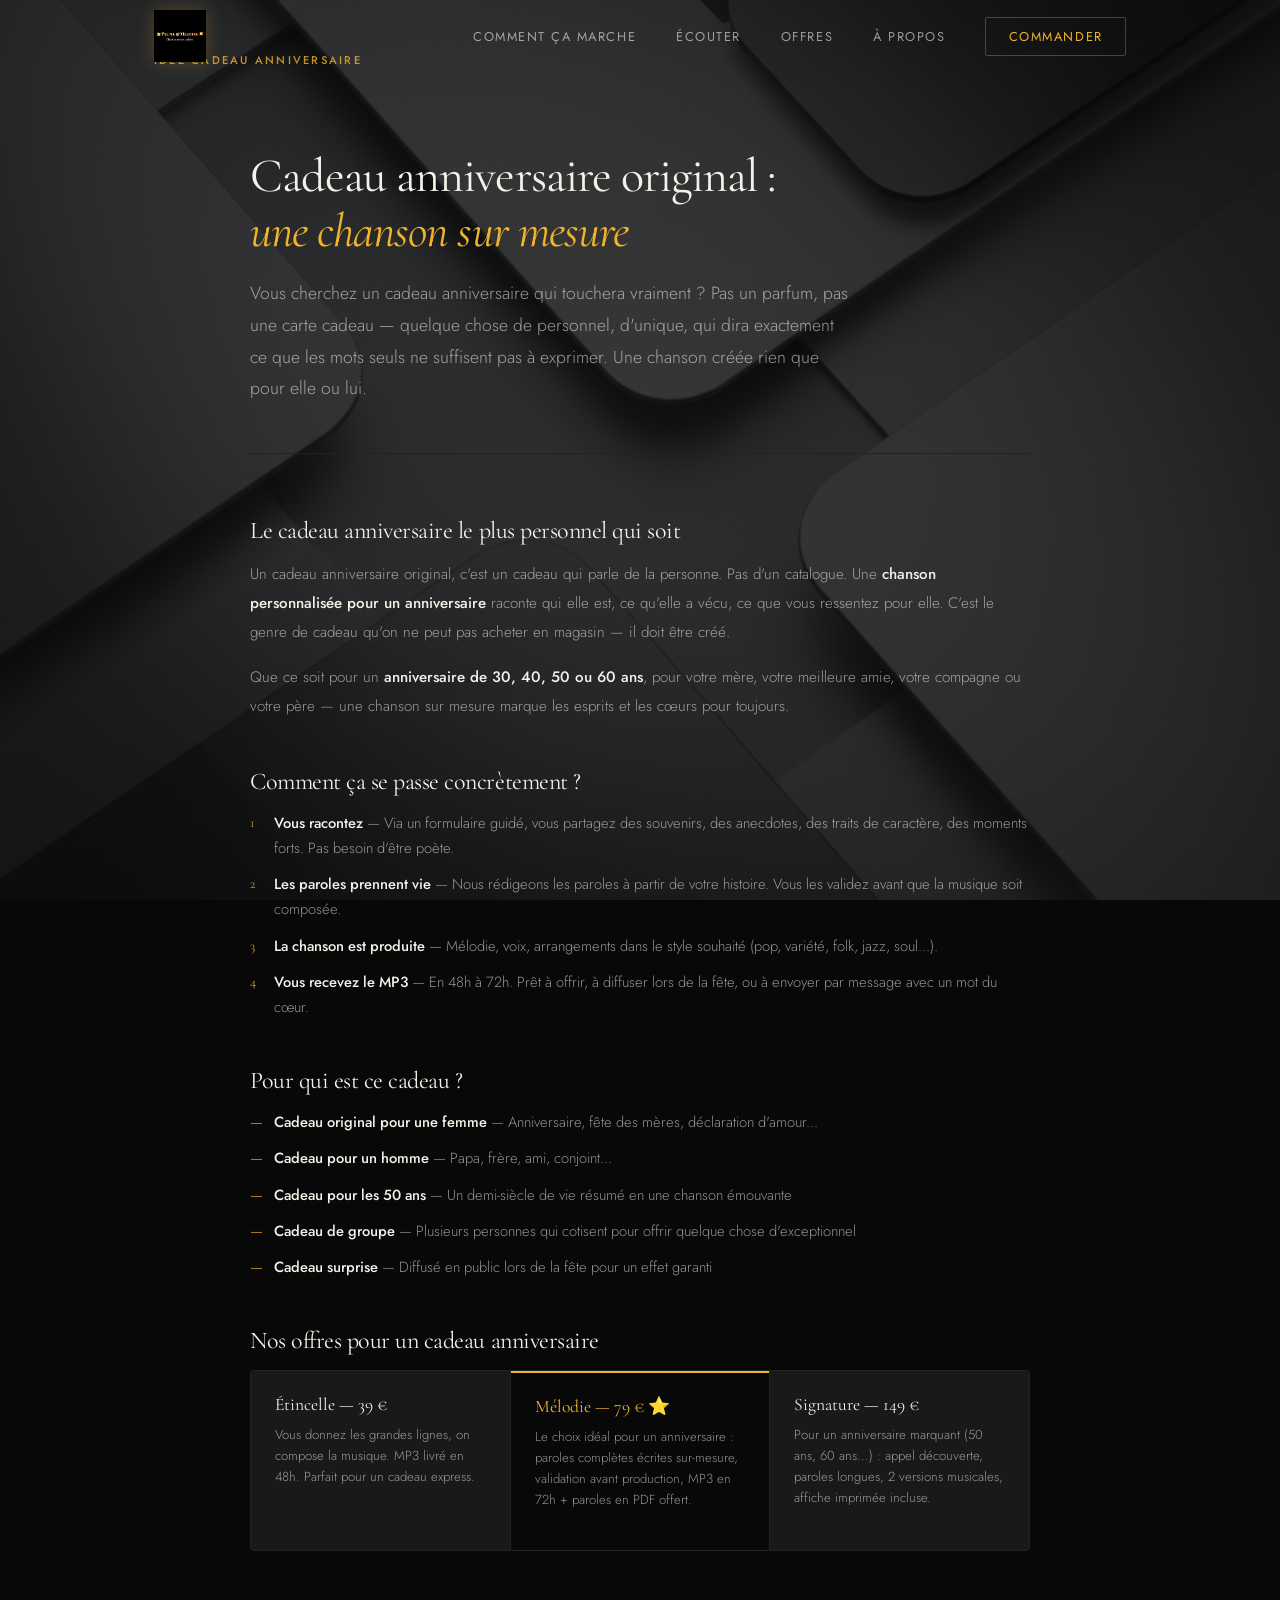
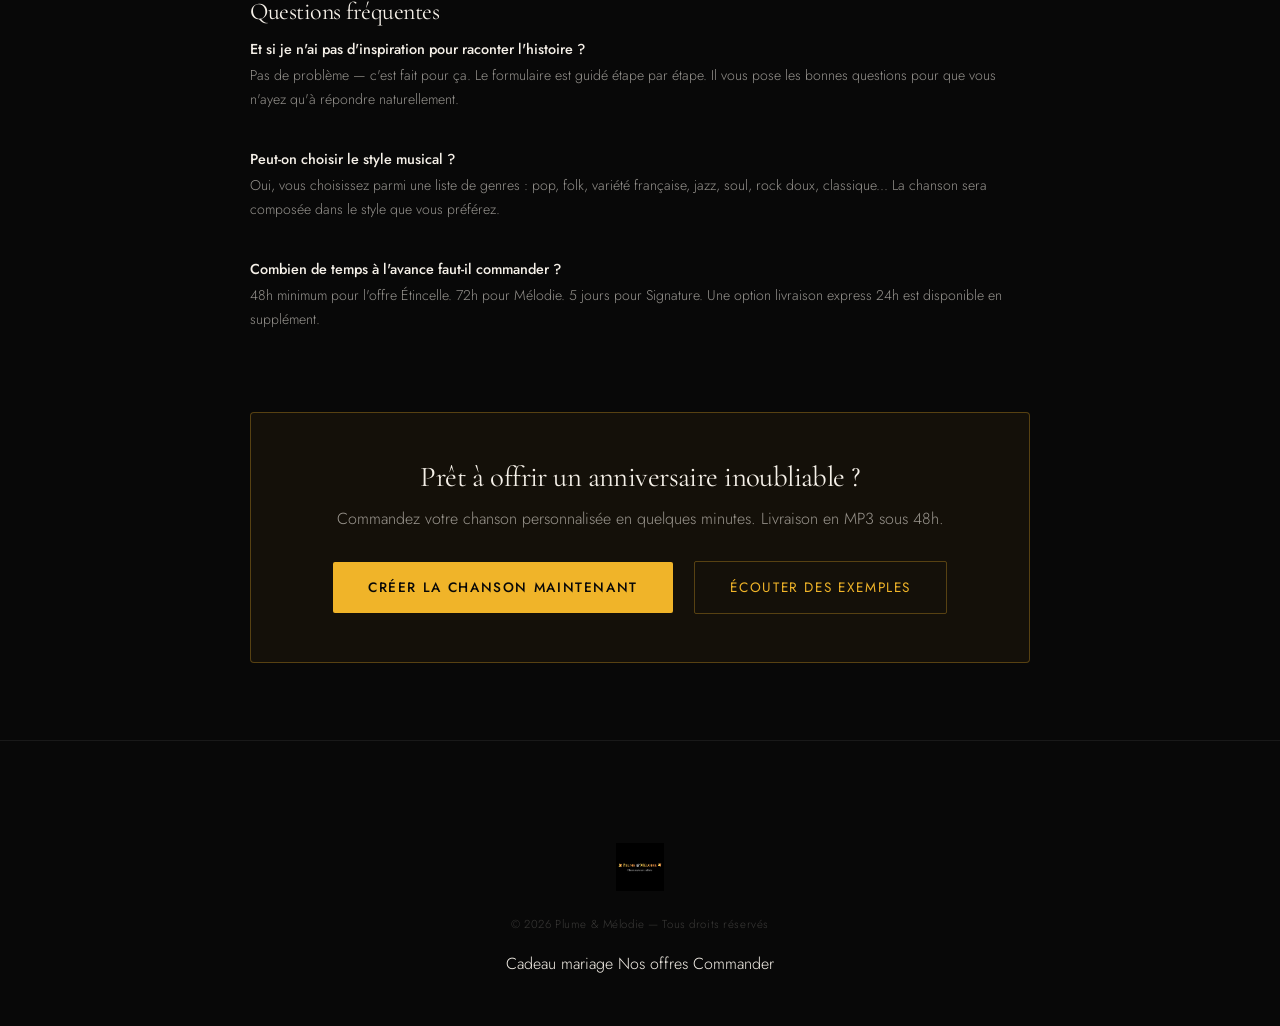
==== cadeau-anniversaire.html @ 66b1fe53 "SEO : pages cadeau mariage et anniversaire + optimisation title" ====
<!DOCTYPE html>
<html lang="fr">
<head>
  <meta charset="UTF-8" />
  <meta name="viewport" content="width=device-width, initial-scale=1.0" />
  <title>Cadeau anniversaire original : une chanson sur mesure | Plume & Mélodie</title>
  <meta name="description" content="Cherchez-vous un cadeau anniversaire vraiment original ? Offrez une chanson personnalisée créée sur-mesure. Idéal pour 30, 40, 50 ans ou plus. À partir de 39 €, livraison en 48h." />
  <link rel="canonical" href="https://plumeetmelodie.fr/cadeau-anniversaire.html" />

  <meta property="og:type" content="article" />
  <meta property="og:url" content="https://plumeetmelodie.fr/cadeau-anniversaire.html" />
  <meta property="og:title" content="Cadeau anniversaire original : une chanson sur mesure" />
  <meta property="og:description" content="Offrez une chanson unique créée sur-mesure pour l'anniversaire d'une personne qui compte. À partir de 39 €." />
  <meta property="og:image" content="https://plumeetmelodie.fr/logo.png" />

  <script type="application/ld+json">
  {
    "@context": "https://schema.org",
    "@type": "Article",
    "headline": "Cadeau anniversaire original : une chanson sur mesure",
    "description": "Découvrez pourquoi une chanson personnalisée est le cadeau anniversaire le plus original et émouvant.",
    "author": { "@type": "Person", "name": "Bruno Latrilhe" },
    "publisher": { "@type": "Organization", "name": "Plume & Mélodie", "url": "https://plumeetmelodie.fr" },
    "mainEntityOfPage": "https://plumeetmelodie.fr/cadeau-anniversaire.html"
  }
  </script>

  <link rel="preconnect" href="https://fonts.googleapis.com" />
  <link rel="preconnect" href="https://fonts.gstatic.com" crossorigin />
  <link href="https://fonts.googleapis.com/css2?family=Cormorant+Garamond:ital,wght@0,300;0,400;0,600;1,300;1,400;1,600&family=Jost:wght@300;400;500&display=swap" rel="stylesheet" />
  <link rel="stylesheet" href="style.css" />
</head>
<body>

  <nav id="navbar">
    <div class="nav-inner">
      <a href="index.html" class="nav-logo">
        <img src="logo.png" alt="Plume & Mélodie — chansons personnalisées" />
      </a>
      <ul class="nav-links">
        <li><a href="index.html#concept">Comment ça marche</a></li>
        <li><a href="index.html#ecouter">Écouter</a></li>
        <li><a href="index.html#offres">Offres</a></li>
        <li><a href="index.html#apropos">À propos</a></li>
        <li><a href="index.html#commander" class="nav-cta">Commander</a></li>
      </ul>
    </div>
  </nav>

  <main class="seo-page">
    <div class="container">

      <article class="seo-article">

        <header class="seo-header">
          <div class="section-tag">Idée cadeau anniversaire</div>
          <h1>Cadeau anniversaire original :<br><em>une chanson sur mesure</em></h1>
          <p class="seo-intro">Vous cherchez un cadeau anniversaire qui touchera vraiment ? Pas un parfum, pas une carte cadeau — quelque chose de personnel, d'unique, qui dira exactement ce que les mots seuls ne suffisent pas à exprimer. Une chanson créée rien que pour elle ou lui.</p>
        </header>

        <section class="seo-section">
          <h2>Le cadeau anniversaire le plus personnel qui soit</h2>
          <p>Un cadeau anniversaire original, c'est un cadeau qui parle de la personne. Pas d'un catalogue. Une <strong>chanson personnalisée pour un anniversaire</strong> raconte qui elle est, ce qu'elle a vécu, ce que vous ressentez pour elle. C'est le genre de cadeau qu'on ne peut pas acheter en magasin — il doit être créé.</p>
          <p>Que ce soit pour un <strong>anniversaire de 30, 40, 50 ou 60 ans</strong>, pour votre mère, votre meilleure amie, votre compagne ou votre père — une chanson sur mesure marque les esprits et les cœurs pour toujours.</p>
        </section>

        <section class="seo-section">
          <h2>Comment ça se passe concrètement ?</h2>
          <ol class="seo-list">
            <li><strong>Vous racontez</strong> — Via un formulaire guidé, vous partagez des souvenirs, des anecdotes, des traits de caractère, des moments forts. Pas besoin d'être poète.</li>
            <li><strong>Les paroles prennent vie</strong> — Nous rédigeons les paroles à partir de votre histoire. Vous les validez avant que la musique soit composée.</li>
            <li><strong>La chanson est produite</strong> — Mélodie, voix, arrangements dans le style souhaité (pop, variété, folk, jazz, soul...).</li>
            <li><strong>Vous recevez le MP3</strong> — En 48h à 72h. Prêt à offrir, à diffuser lors de la fête, ou à envoyer par message avec un mot du cœur.</li>
          </ol>
        </section>

        <section class="seo-section">
          <h2>Pour qui est ce cadeau ?</h2>
          <ul class="seo-list">
            <li><strong>Cadeau original pour une femme</strong> — Anniversaire, fête des mères, déclaration d'amour...</li>
            <li><strong>Cadeau pour un homme</strong> — Papa, frère, ami, conjoint...</li>
            <li><strong>Cadeau pour les 50 ans</strong> — Un demi-siècle de vie résumé en une chanson émouvante</li>
            <li><strong>Cadeau de groupe</strong> — Plusieurs personnes qui cotisent pour offrir quelque chose d'exceptionnel</li>
            <li><strong>Cadeau surprise</strong> — Diffusé en public lors de la fête pour un effet garanti</li>
          </ul>
        </section>

        <section class="seo-section">
          <h2>Nos offres pour un cadeau anniversaire</h2>
          <div class="seo-offres">
            <div class="seo-offre">
              <h3>Étincelle — 39 €</h3>
              <p>Vous donnez les grandes lignes, on compose la musique. MP3 livré en 48h. Parfait pour un cadeau express.</p>
            </div>
            <div class="seo-offre featured">
              <h3>Mélodie — 79 € ⭐</h3>
              <p>Le choix idéal pour un anniversaire : paroles complètes écrites sur-mesure, validation avant production, MP3 en 72h + paroles en PDF offert.</p>
            </div>
            <div class="seo-offre">
              <h3>Signature — 149 €</h3>
              <p>Pour un anniversaire marquant (50 ans, 60 ans...) : appel découverte, paroles longues, 2 versions musicales, affiche imprimée incluse.</p>
            </div>
          </div>
        </section>

        <section class="seo-section">
          <h2>Questions fréquentes</h2>
          <div class="seo-faq">
            <div class="seo-faq-item">
              <h3>Et si je n'ai pas d'inspiration pour raconter l'histoire ?</h3>
              <p>Pas de problème — c'est fait pour ça. Le formulaire est guidé étape par étape. Il vous pose les bonnes questions pour que vous n'ayez qu'à répondre naturellement.</p>
            </div>
            <div class="seo-faq-item">
              <h3>Peut-on choisir le style musical ?</h3>
              <p>Oui, vous choisissez parmi une liste de genres : pop, folk, variété française, jazz, soul, rock doux, classique... La chanson sera composée dans le style que vous préférez.</p>
            </div>
            <div class="seo-faq-item">
              <h3>Combien de temps à l'avance faut-il commander ?</h3>
              <p>48h minimum pour l'offre Étincelle. 72h pour Mélodie. 5 jours pour Signature. Une option livraison express 24h est disponible en supplément.</p>
            </div>
          </div>
        </section>

        <div class="seo-cta-block">
          <h2>Prêt à offrir un anniversaire inoubliable ?</h2>
          <p>Commandez votre chanson personnalisée en quelques minutes. Livraison en MP3 sous 48h.</p>
          <a href="index.html#commander" class="btn-gold">Créer la chanson maintenant</a>
          <a href="index.html#ecouter" class="btn-outline">Écouter des exemples</a>
        </div>

      </article>
    </div>
  </main>

  <footer class="footer">
    <div class="container">
      <div class="footer-inner">
        <a href="index.html" class="footer-brand">
          <img src="logo.png" alt="Plume & Mélodie" class="footer-logo" />
        </a>
        <p class="footer-copy">© 2026 Plume & Mélodie — Tous droits réservés</p>
        <nav class="footer-links">
          <a href="cadeau-mariage.html">Cadeau mariage</a>
          <a href="index.html#offres">Nos offres</a>
          <a href="index.html#commander">Commander</a>
        </nav>
      </div>
    </div>
  </footer>

  <script src="script.js"></script>
</body>
</html>
---- style.css ----
/* ════════════════════════════════════════════════════════
   PLUME & MÉLODIE — Styles
   Aesthetic: Luxury Noir Artisanal
   Fonts: Cormorant Garamond + Jost
   ════════════════════════════════════════════════════════ */

/* ── Variables ─────────────────────────────────────────── */
:root {
  --gold:           #F0B429;
  --gold-light:     #F5C84A;
  --gold-dim:       rgba(240, 180, 41, 0.15);
  --gold-border:    rgba(240, 180, 41, 0.3);
  --black:          #080808;
  --surface:        #111111;
  --surface-2:      #191919;
  --surface-3:      #222222;
  --white:          #F5F0E8;
  --white-muted:    rgba(245, 240, 232, 0.6);
  --white-subtle:   rgba(245, 240, 232, 0.12);

  --serif:  'Cormorant Garamond', Georgia, 'Times New Roman', serif;
  --sans:   'Jost', system-ui, sans-serif;

  --radius:     2px;
  --ease:       cubic-bezier(0.4, 0, 0.2, 1);
  --ease-out:   cubic-bezier(0, 0, 0.2, 1);

  --nav-h: 72px;
  --max-w: 1100px;
}

/* ── Reset ─────────────────────────────────────────────── */
*, *::before, *::after { box-sizing: border-box; margin: 0; padding: 0; }
html { scroll-behavior: smooth; font-size: 16px; }
body {
  background: var(--black);
  color: var(--white);
  font-family: var(--sans);
  font-weight: 300;
  line-height: 1.7;
  -webkit-font-smoothing: antialiased;
  overflow-x: hidden;
}

/* ── Background image pleine page (fixe) ───────────────── */
body::before {
  content: '';
  position: fixed;
  inset: 0;
  z-index: -2;
  background: url('background.png') center / cover no-repeat;
}
body::after {
  content: '';
  position: fixed;
  inset: 0;
  z-index: -1;
  background: rgba(8, 8, 8, 0.78);
}
img { display: block; max-width: 100%; }
a { color: inherit; text-decoration: none; }
button { cursor: pointer; font-family: var(--sans); border: none; background: none; }
ul { list-style: none; }
textarea, input, select {
  font-family: var(--sans);
  font-size: 0.95rem;
  font-weight: 300;
}

/* ── Typography ────────────────────────────────────────── */
h1, h2, h3, h4 {
  font-family: var(--serif);
  font-weight: 400;
  line-height: 1.1;
  color: var(--white);
}
h1 {
  font-size: clamp(3.2rem, 8vw, 7rem);
  letter-spacing: -0.02em;
}
h1 em {
  font-style: italic;
  color: var(--gold);
}
h2 {
  font-size: clamp(2.4rem, 5vw, 4.2rem);
  letter-spacing: -0.02em;
}
h2 em {
  font-style: italic;
  color: var(--gold);
}
h3 {
  font-size: clamp(1.4rem, 2.5vw, 1.8rem);
  font-weight: 600;
}

/* ── Layout helpers ────────────────────────────────────── */
.container {
  max-width: var(--max-w);
  margin: 0 auto;
  padding: 0 clamp(1.5rem, 5vw, 4rem);
}
.section {
  padding: clamp(5rem, 10vw, 10rem) 0;
  position: relative;
}
.section-header {
  margin-bottom: clamp(3rem, 6vw, 5rem);
}
.section-sub {
  margin-top: 1.2rem;
  font-size: 1rem;
  color: var(--white-muted);
  max-width: 520px;
}
.section-tag {
  position: absolute;
  top: clamp(2rem, 4vw, 3.5rem);
  left: clamp(1.5rem, 5vw, 4rem);
  font-family: var(--sans);
  font-size: 0.7rem;
  font-weight: 500;
  letter-spacing: 0.2em;
  text-transform: uppercase;
  color: var(--gold);
  opacity: 0.8;
}
@media (min-width: 1200px) {
  .section-tag {
    left: calc((100vw - var(--max-w)) / 2 + 4rem);
  }
}

/* ── Buttons ───────────────────────────────────────────── */
.btn-gold {
  display: inline-block;
  padding: 0.85rem 2.2rem;
  background: var(--gold);
  color: var(--black);
  font-family: var(--sans);
  font-size: 0.85rem;
  font-weight: 500;
  letter-spacing: 0.12em;
  text-transform: uppercase;
  transition: background 0.25s var(--ease), transform 0.2s var(--ease);
  border-radius: var(--radius);
}
.btn-gold:hover {
  background: var(--gold-light);
  transform: translateY(-1px);
}
.btn-outline {
  display: inline-block;
  padding: 0.85rem 2.2rem;
  border: 1px solid var(--gold-border);
  color: var(--gold);
  font-family: var(--sans);
  font-size: 0.85rem;
  font-weight: 400;
  letter-spacing: 0.12em;
  text-transform: uppercase;
  transition: border-color 0.25s, background 0.25s, color 0.25s;
  border-radius: var(--radius);
}
.btn-outline:hover {
  border-color: var(--gold);
  background: var(--gold-dim);
}
.btn-ghost {
  display: inline-block;
  padding: 0.85rem 1.8rem;
  color: var(--white-muted);
  font-family: var(--sans);
  font-size: 0.85rem;
  font-weight: 400;
  letter-spacing: 0.1em;
  text-transform: uppercase;
  border: 1px solid var(--white-subtle);
  transition: color 0.2s, border-color 0.2s;
  border-radius: var(--radius);
}
.btn-ghost:hover {
  color: var(--white);
  border-color: rgba(245, 240, 232, 0.3);
}

/* ════════════════════════════════════════════════════════
   NAVIGATION
   ════════════════════════════════════════════════════════ */
#navbar {
  position: fixed;
  top: 0; left: 0; right: 0;
  z-index: 100;
  height: var(--nav-h);
  transition: background 0.4s var(--ease), border-color 0.4s;
  border-bottom: 1px solid transparent;
}
#navbar.scrolled {
  background: rgba(8, 8, 8, 0.92);
  backdrop-filter: blur(12px);
  border-color: var(--gold-border);
}
.nav-inner {
  max-width: var(--max-w);
  margin: 0 auto;
  padding: 0 clamp(1.5rem, 5vw, 4rem);
  height: 100%;
  display: flex;
  align-items: center;
  justify-content: space-between;
  gap: 2rem;
}
.nav-logo img {
  height: 52px;
  width: auto;
  filter: brightness(1.3) drop-shadow(0 0 8px rgba(240,180,41,0.25));
  transition: opacity 0.2s, filter 0.2s;
}
.nav-logo:hover img {
  filter: brightness(1.5) drop-shadow(0 0 12px rgba(240,180,41,0.4));
}
.nav-logo:hover img { opacity: 0.8; }
.nav-links {
  display: flex;
  align-items: center;
  gap: 2.5rem;
}
.nav-links a {
  font-size: 0.8rem;
  font-weight: 400;
  letter-spacing: 0.12em;
  text-transform: uppercase;
  color: var(--white-muted);
  transition: color 0.2s;
}
.nav-links a:hover { color: var(--white); }
.nav-links .nav-cta {
  padding: 0.55rem 1.4rem;
  border: 1px solid var(--gold-border);
  color: var(--gold);
  border-radius: var(--radius);
  transition: background 0.2s, border-color 0.2s;
}
.nav-links .nav-cta:hover {
  background: var(--gold-dim);
  border-color: var(--gold);
  color: var(--gold);
}
.nav-burger {
  display: none;
  flex-direction: column;
  gap: 5px;
  padding: 4px;
}
.nav-burger span {
  display: block;
  width: 22px; height: 1.5px;
  background: var(--white);
  transition: transform 0.3s, opacity 0.3s;
  transform-origin: center;
}
.nav-burger.open span:nth-child(1) { transform: translateY(6.5px) rotate(45deg); }
.nav-burger.open span:nth-child(2) { opacity: 0; }
.nav-burger.open span:nth-child(3) { transform: translateY(-6.5px) rotate(-45deg); }

@media (max-width: 768px) {
  .nav-links {
    position: fixed;
    top: var(--nav-h); left: 0; right: 0;
    background: rgba(8,8,8,0.97);
    backdrop-filter: blur(16px);
    flex-direction: column;
    align-items: flex-start;
    padding: 2rem clamp(1.5rem, 5vw, 4rem) 3rem;
    gap: 1.5rem;
    border-bottom: 1px solid var(--gold-border);
    transform: translateY(-110%);
    transition: transform 0.35s var(--ease);
    pointer-events: none;
  }
  .nav-links.open {
    transform: translateY(0);
    pointer-events: auto;
  }
  .nav-links a { font-size: 1rem; }
  .nav-links .nav-cta { border: none; padding: 0; }
  .nav-burger { display: flex; }
}

/* ════════════════════════════════════════════════════════
   HERO
   ════════════════════════════════════════════════════════ */
.hero {
  min-height: 100svh;
  display: flex;
  align-items: center;
  padding: calc(var(--nav-h) + 4rem) clamp(1.5rem, 5vw, 4rem) 6rem;
  position: relative;
  overflow: hidden;
}

/* Hero overlay (gradient bas pour fondu vers le reste de la page) */
.hero-overlay {
  position: absolute;
  inset: 0;
  background: linear-gradient(
    to bottom,
    rgba(8,8,8,0.45) 0%,
    rgba(8,8,8,0.30) 50%,
    rgba(8,8,8,0.70) 100%
  );
  z-index: 0;
}

/* Gold glow */
.hero::after {
  content: '';
  position: absolute;
  top: 30%; left: 50%;
  transform: translate(-50%, -50%);
  width: 600px; height: 600px;
  background: radial-gradient(circle, rgba(240,180,41,0.08) 0%, transparent 70%);
  pointer-events: none;
  z-index: 1;
}

.hero-content {
  position: relative;
  z-index: 1;
  max-width: var(--max-w);
  margin: 0 auto;
  width: 100%;
  animation: heroFadeUp 1.1s var(--ease-out) both;
}

@keyframes heroFadeUp {
  from { opacity: 0; transform: translateY(32px); }
  to   { opacity: 1; transform: translateY(0); }
}

.hero-eyebrow {
  display: inline-block;
  font-family: var(--sans);
  font-size: 0.72rem;
  font-weight: 500;
  letter-spacing: 0.25em;
  text-transform: uppercase;
  color: var(--gold);
  margin-bottom: 1.8rem;
  animation: heroFadeUp 1.1s 0.15s var(--ease-out) both;
}

.hero-content h1 {
  animation: heroFadeUp 1.1s 0.25s var(--ease-out) both;
}

.hero-desc {
  margin-top: 2rem;
  max-width: 500px;
  font-size: clamp(0.95rem, 1.5vw, 1.05rem);
  color: var(--white-muted);
  line-height: 1.85;
  animation: heroFadeUp 1.1s 0.4s var(--ease-out) both;
}
.hero-actions {
  margin-top: 2.8rem;
  display: flex;
  flex-wrap: wrap;
  gap: 1rem;
  animation: heroFadeUp 1.1s 0.5s var(--ease-out) both;
}

/* Butterflies */
.butterfly-deco {
  position: absolute;
  color: var(--gold);
  pointer-events: none;
  z-index: 1;
}
.butterfly-deco svg { width: 100%; height: 100%; }

.deco-1 {
  width: clamp(120px, 18vw, 220px);
  top: 18%; right: 8%;
  animation: floatA 8s ease-in-out infinite;
  opacity: 0.6;
}
.deco-2 {
  width: clamp(70px, 10vw, 140px);
  bottom: 25%; right: 18%;
  animation: floatB 10s ease-in-out infinite;
  opacity: 0.35;
}
.deco-3 {
  width: clamp(50px, 7vw, 90px);
  top: 55%; right: 3%;
  animation: floatA 12s 2s ease-in-out infinite;
  opacity: 0.2;
}

@keyframes floatA {
  0%, 100% { transform: translateY(0) rotate(-3deg); }
  50%       { transform: translateY(-18px) rotate(3deg); }
}
@keyframes floatB {
  0%, 100% { transform: translateY(0) rotate(4deg); }
  50%       { transform: translateY(-14px) rotate(-4deg); }
}

/* Scroll hint */
.hero-scroll {
  position: absolute;
  bottom: 2.5rem; left: clamp(1.5rem, 5vw, 4rem);
  display: flex;
  flex-direction: column;
  align-items: center;
  gap: 0.8rem;
  z-index: 1;
  animation: heroFadeUp 1.2s 0.8s var(--ease-out) both;
}
.hero-scroll span {
  font-size: 0.65rem;
  font-weight: 500;
  letter-spacing: 0.2em;
  text-transform: uppercase;
  color: var(--white-muted);
  writing-mode: vertical-rl;
}
.scroll-line {
  width: 1px;
  height: 50px;
  background: linear-gradient(to bottom, var(--gold-border), transparent);
  animation: scrollPulse 2s ease-in-out infinite;
}
@keyframes scrollPulse {
  0%, 100% { opacity: 0.4; transform: scaleY(1); }
  50%       { opacity: 1;   transform: scaleY(1.15); }
}

/* ════════════════════════════════════════════════════════
   CONCEPT
   ════════════════════════════════════════════════════════ */
/* ── Vidéo ─────────────────────────────────────────────── */
.video-section { background: rgba(8, 8, 8, 0.50); }

.video-wrapper {
  max-width: 820px;
  margin: 0 auto;
  border-radius: 4px;
  overflow: hidden;
  border: 1px solid var(--surface-3);
  box-shadow: 0 24px 64px rgba(0,0,0,0.5);
}

.video-wrapper video {
  width: 100%;
  display: block;
  background: var(--black);
}

.concept { background: rgba(17, 17, 17, 0.55); }

.steps {
  display: grid;
  grid-template-columns: 1fr auto 1fr auto 1fr;
  gap: 0;
  align-items: start;
}

.step {
  position: relative;
  padding: 0 1rem;
}
.step-num {
  font-family: var(--serif);
  font-size: clamp(5rem, 8vw, 8rem);
  font-weight: 300;
  color: var(--gold);
  opacity: 0.08;
  line-height: 1;
  margin-bottom: -2rem;
  user-select: none;
}
.step-body { position: relative; z-index: 1; }
.step-icon {
  width: 40px; height: 40px;
  color: var(--gold);
  margin-bottom: 1.2rem;
}
.step-icon svg { width: 100%; height: 100%; }
.step h3 {
  font-size: 1.3rem;
  margin-bottom: 0.8rem;
  font-family: var(--serif);
}
.step p {
  font-size: 0.9rem;
  color: var(--white-muted);
  line-height: 1.8;
}

.step-connector {
  display: flex;
  align-items: center;
  justify-content: center;
  padding-top: 5rem;
  width: 80px;
  color: var(--gold);
  opacity: 0.25;
}
.step-connector svg { width: 40px; height: 26px; }

@media (max-width: 900px) {
  .steps {
    grid-template-columns: 1fr;
    gap: 3rem;
  }
  .step-connector {
    display: none;
  }
  .step { padding: 0; }
}

/* ════════════════════════════════════════════════════════
   ÉCOUTER
   ════════════════════════════════════════════════════════ */
.ecouter { background: rgba(8, 8, 8, 0.50); }

.player-stage {
  display: flex;
  flex-direction: column;
  align-items: center;
  gap: 1.5rem;
}

.player-card {
  width: 100%;
  max-width: 560px;
  background: var(--surface);
  border: 1px solid var(--surface-3);
  border-radius: 4px;
  padding: 2.5rem;
  position: relative;
  overflow: hidden;
  transition: border-color 0.4s;
}
.player-card::before {
  content: '';
  position: absolute;
  inset: 0;
  background: linear-gradient(135deg, rgba(240,180,41,0.03) 0%, transparent 60%);
  pointer-events: none;
}
.player-card.playing {
  border-color: var(--gold-border);
}

.player-visual {
  display: flex;
  justify-content: center;
  align-items: center;
  position: relative;
  margin-bottom: 2rem;
  height: 100px;
}
.player-logo {
  width: 80px;
  height: 80px;
  object-fit: contain;
  position: relative;
  z-index: 1;
  filter: brightness(1.1);
}

/* Pulse rings */
.pulse-rings {
  position: absolute;
  inset: 0;
  display: flex;
  align-items: center;
  justify-content: center;
  pointer-events: none;
}
.pulse-rings span {
  position: absolute;
  width: 80px; height: 80px;
  border: 1px solid var(--gold);
  border-radius: 50%;
  opacity: 0;
  transform: scale(1);
}
.pulse-rings span:nth-child(1) { transition-delay: 0s; }
.pulse-rings span:nth-child(2) { transition-delay: 0.4s; }
.pulse-rings span:nth-child(3) { transition-delay: 0.8s; }

.player-card.playing .pulse-rings span {
  animation: ringPulse 2.4s ease-out infinite;
}
.player-card.playing .pulse-rings span:nth-child(2) {
  animation-delay: 0.8s;
}
.player-card.playing .pulse-rings span:nth-child(3) {
  animation-delay: 1.6s;
}

@keyframes ringPulse {
  0%   { opacity: 0.6; transform: scale(1); }
  100% { opacity: 0;   transform: scale(2.4); }
}

.player-meta { text-align: center; margin-bottom: 1.8rem; }
.player-track {
  font-family: var(--serif);
  font-size: 1.4rem;
  font-style: italic;
  color: var(--white);
  margin-bottom: 0.2rem;
}
.player-artist {
  font-size: 0.78rem;
  letter-spacing: 0.15em;
  text-transform: uppercase;
  color: var(--gold);
  opacity: 0.8;
}

.player-controls {
  display: flex;
  align-items: center;
  justify-content: center;
  gap: 1.2rem;
  margin-bottom: 1.4rem;
}
.ctrl-btn {
  flex-shrink: 0;
  width: 34px; height: 34px;
  color: var(--white-muted);
  display: flex;
  align-items: center;
  justify-content: center;
  transition: color 0.2s;
}
.ctrl-btn:hover { color: var(--gold); }
.ctrl-btn svg { width: 16px; height: 16px; }
.play-btn {
  flex-shrink: 0;
  width: 52px; height: 52px;
  border-radius: 50%;
  border: 1px solid var(--gold-border);
  color: var(--gold);
  display: flex;
  align-items: center;
  justify-content: center;
  transition: background 0.2s, border-color 0.2s;
}
.play-btn:hover {
  background: var(--gold-dim);
  border-color: var(--gold);
}
.play-btn svg { width: 15px; height: 15px; }

.player-progress-row {
  display: flex;
  align-items: center;
  gap: 0.8rem;
  margin-bottom: 2rem;
}
.player-time {
  font-size: 0.72rem;
  color: var(--white-muted);
  font-variant-numeric: tabular-nums;
  white-space: nowrap;
  flex-shrink: 0;
}
.progress-track {
  flex: 1;
  height: 2px;
  background: var(--surface-3);
  cursor: pointer;
  border-radius: 1px;
  position: relative;
}
.progress-track:hover .progress-fill::after {
  transform: translateY(-50%) scale(1);
}
.progress-fill {
  height: 100%;
  background: var(--gold);
  border-radius: 1px;
  width: 0%;
  transition: width 0.1s linear;
  position: relative;
}
.progress-fill::after {
  content: '';
  position: absolute;
  right: -5px; top: 50%;
  transform: translateY(-50%) scale(0);
  width: 10px; height: 10px;
  border-radius: 50%;
  background: var(--gold);
  transition: transform 0.2s;
}

/* Playlist */
.playlist {
  border-top: 1px solid var(--surface-3);
  padding-top: 0.5rem;
}
.playlist-item {
  display: flex;
  align-items: center;
  gap: 1rem;
  padding: 0.75rem 0.5rem;
  border-radius: var(--radius);
  cursor: pointer;
  transition: background 0.2s;
  border-bottom: 1px solid transparent;
}
.playlist-item:hover {
  background: var(--surface-3);
}
.playlist-item.active {
  background: var(--gold-dim);
  border-bottom-color: var(--gold-border);
}
.pl-num {
  font-size: 0.68rem;
  color: var(--gold);
  opacity: 0.5;
  font-variant-numeric: tabular-nums;
  flex-shrink: 0;
  width: 18px;
  text-align: right;
}
.playlist-item.active .pl-num { opacity: 1; }
.pl-title {
  flex: 1;
  font-family: var(--serif);
  font-style: italic;
  font-size: 1rem;
  color: var(--white-muted);
  transition: color 0.2s;
  white-space: nowrap;
  overflow: hidden;
  text-overflow: ellipsis;
}
.playlist-item.active .pl-title,
.playlist-item:hover .pl-title { color: var(--white); }
.pl-dur {
  font-size: 0.7rem;
  color: var(--white-muted);
  opacity: 0.5;
  font-variant-numeric: tabular-nums;
  flex-shrink: 0;
}

.player-note {
  font-size: 0.8rem;
  color: var(--white-muted);
  text-align: center;
  max-width: 420px;
  opacity: 0.7;
  font-style: italic;
  font-family: var(--serif);
}

/* ════════════════════════════════════════════════════════
   TÉMOIGNAGES
   ════════════════════════════════════════════════════════ */
.temoignages { background: rgba(17, 17, 17, 0.55); }

.temoignages-grid {
  display: grid;
  grid-template-columns: repeat(3, 1fr);
  gap: 1.5px;
}

.temoignage {
  background: var(--surface-2);
  padding: clamp(2rem, 4vw, 3rem);
  position: relative;
  border-top: 1px solid transparent;
  transition: border-color 0.3s, background 0.3s;
}
.temoignage:hover {
  background: var(--surface-3);
  border-color: var(--gold-border);
}
.temoignage.featured {
  background: var(--surface-3);
  border-top: 1px solid var(--gold-border);
}
.temo-quote {
  font-family: var(--serif);
  font-size: 4rem;
  line-height: 1;
  color: var(--gold);
  opacity: 0.2;
  margin-bottom: -1.5rem;
  user-select: none;
}
.temoignage p {
  font-family: var(--serif);
  font-style: italic;
  font-size: clamp(1rem, 1.5vw, 1.15rem);
  line-height: 1.7;
  color: var(--white);
  margin-bottom: 1.5rem;
}
.temoignage cite {
  font-style: normal;
  font-size: 0.75rem;
  font-weight: 500;
  letter-spacing: 0.15em;
  text-transform: uppercase;
  color: var(--gold);
  opacity: 0.7;
}

@media (max-width: 768px) {
  .temoignages-grid {
    grid-template-columns: 1fr;
    gap: 1px;
  }
}

/* ════════════════════════════════════════════════════════
   OFFRES
   ════════════════════════════════════════════════════════ */
.offres { background: rgba(8, 8, 8, 0.50); }

.offres-grid {
  display: grid;
  grid-template-columns: repeat(3, 1fr);
  gap: 1px;
  background: var(--surface-3);
  border: 1px solid var(--surface-3);
  border-radius: 4px;
  overflow: hidden;
  margin-bottom: 1.5rem;
}

.offre-card {
  background: var(--surface-2);
  padding: clamp(1.8rem, 3vw, 2.5rem);
  display: flex;
  flex-direction: column;
  position: relative;
  transition: background 0.3s;
}
.offre-card:hover { background: var(--surface-3); }
.offre-card.featured {
  background: var(--black);
  border-top: 2px solid var(--gold);
}

.offre-badge {
  position: absolute;
  top: -1px; right: 1.5rem;
  background: var(--gold);
  color: var(--black);
  font-size: 0.65rem;
  font-weight: 700;
  letter-spacing: 0.15em;
  text-transform: uppercase;
  padding: 0.3rem 0.8rem;
  border-radius: 0 0 4px 4px;
}

.offre-header { margin-bottom: 1.5rem; }
.offre-tag {
  display: inline-block;
  font-size: 0.65rem;
  font-weight: 500;
  letter-spacing: 0.2em;
  text-transform: uppercase;
  color: var(--gold);
  opacity: 0.7;
  margin-bottom: 0.6rem;
}
.offre-card.featured .offre-tag { opacity: 1; }
.offre-name {
  font-family: var(--serif);
  font-size: 1.8rem;
  font-style: italic;
  font-weight: 400;
  color: var(--white);
  margin-bottom: 0.3rem;
  line-height: 1.2;
}
.offre-subtitle {
  font-size: 0.8rem;
  color: var(--white-muted);
  opacity: 0.7;
}

.offre-price {
  margin-bottom: 1.8rem;
  padding-bottom: 1.5rem;
  border-bottom: 1px solid var(--surface-3);
}
.price-amount {
  display: block;
  font-family: var(--serif);
  font-size: 3rem;
  font-weight: 300;
  color: var(--white);
  line-height: 1;
  margin-bottom: 0.3rem;
}
.price-amount em {
  font-style: normal;
  font-size: 1.6rem;
  color: var(--gold);
}
.offre-card.featured .price-amount { color: var(--gold); }
.price-sub {
  font-size: 0.75rem;
  color: var(--white-muted);
  opacity: 0.6;
}

.offre-feats {
  list-style: none;
  flex: 1;
  margin-bottom: 2rem;
  display: flex;
  flex-direction: column;
  gap: 0;
}
.offre-feats li {
  font-size: 0.85rem;
  color: var(--white-muted);
  padding: 0.6rem 0;
  border-bottom: 1px solid var(--surface-3);
  display: flex;
  align-items: flex-start;
  gap: 0.7rem;
  line-height: 1.5;
}
.offre-feats li::before {
  content: '—';
  color: var(--gold);
  opacity: 0.5;
  flex-shrink: 0;
  font-size: 0.75rem;
  margin-top: 0.05rem;
}
.offre-card.featured .offre-feats li { color: var(--white); }
.offre-card.featured .offre-feats li::before { opacity: 1; }
.offre-feats li:last-child { border-bottom: none; }

.offre-cta {
  display: block;
  text-align: center;
  margin-top: auto;
}

/* Options additionnelles */
.options-block {
  background: var(--surface-2);
  border: 1px solid var(--surface-3);
  border-radius: 4px;
  padding: 1.5rem 2rem;
}
.options-title {
  font-size: 0.72rem;
  font-weight: 500;
  letter-spacing: 0.15em;
  text-transform: uppercase;
  color: var(--white-muted);
  margin-bottom: 1rem;
  opacity: 0.7;
}
.options-tags {
  display: flex;
  flex-wrap: wrap;
  gap: 0.5rem;
}
.options-tags span {
  font-size: 0.78rem;
  color: var(--white-muted);
  border: 1px solid var(--surface-3);
  border-radius: 20px;
  padding: 0.35rem 0.9rem;
  transition: border-color 0.2s, color 0.2s;
}
.options-tags span:hover {
  border-color: var(--gold-border);
  color: var(--white);
}

@media (max-width: 900px) {
  .offres-grid {
    grid-template-columns: 1fr;
  }
  .offre-card.featured { border-top: 2px solid var(--gold); }
}

/* ════════════════════════════════════════════════════════
   INSPIRATION
   ════════════════════════════════════════════════════════ */
.inspiration-band {
  background: rgba(240, 180, 41, 0.06);
  border-top: 1px solid var(--gold-border);
  border-bottom: 1px solid var(--gold-border);
  padding: clamp(3rem, 6vw, 5rem) 0;
}

.inspi-inner {
  display: grid;
  grid-template-columns: auto 1fr auto;
  align-items: center;
  gap: 3rem;
}

.inspi-deco {
  font-size: 3rem;
  color: var(--gold);
  opacity: 0.35;
  line-height: 1;
  user-select: none;
}

.inspi-content h3 {
  font-family: var(--serif);
  font-size: clamp(1.6rem, 3vw, 2.2rem);
  font-weight: 400;
  color: var(--white);
  margin-bottom: 1rem;
  line-height: 1.2;
}
.inspi-content h3 em {
  color: var(--gold);
  font-style: italic;
}

.inspi-content p {
  font-size: 0.95rem;
  color: var(--white-muted);
  max-width: 54ch;
  margin-bottom: 1.2rem;
  line-height: 1.8;
}

.inspi-list {
  display: flex;
  flex-direction: column;
  gap: 0.4rem;
}
.inspi-list li {
  font-size: 0.82rem;
  color: var(--white-muted);
  display: flex;
  align-items: center;
  gap: 0.6rem;
}
.inspi-list li::before {
  content: '—';
  color: var(--gold);
  font-size: 0.75rem;
  flex-shrink: 0;
}

.inspi-cta {
  white-space: nowrap;
  flex-shrink: 0;
}

@media (max-width: 800px) {
  .inspi-inner {
    grid-template-columns: 1fr;
    text-align: center;
  }
  .inspi-deco { display: none; }
  .inspi-list li { justify-content: center; }
  .inspi-cta { text-align: center; }
}

/* ════════════════════════════════════════════════════════
   COMMANDER
   ════════════════════════════════════════════════════════ */
.commander { background: rgba(8, 8, 8, 0.50); }

.form-wrapper {
  max-width: 640px;
}

/* Progress bar */
.form-progress {
  display: flex;
  align-items: center;
  gap: 0;
  margin-bottom: 3rem;
}
.prog-step {
  display: flex;
  align-items: center;
  gap: 0.6rem;
  opacity: 0.35;
  transition: opacity 0.3s;
}
.prog-step.active { opacity: 1; }
.prog-step.done   { opacity: 0.6; }
.prog-step span {
  width: 26px; height: 26px;
  border-radius: 50%;
  border: 1px solid var(--gold-border);
  display: flex;
  align-items: center;
  justify-content: center;
  font-size: 0.72rem;
  font-weight: 500;
  color: var(--gold);
  transition: background 0.3s;
}
.prog-step.active span { background: var(--gold); color: var(--black); border-color: var(--gold); }
.prog-step.done  span  { background: rgba(240,180,41,0.2); }
.prog-step em {
  font-style: normal;
  font-size: 0.72rem;
  letter-spacing: 0.1em;
  text-transform: uppercase;
  color: var(--white-muted);
}
.prog-line {
  flex: 1;
  height: 1px;
  background: var(--surface-3);
  margin: 0 0.8rem;
  max-width: 60px;
}

/* Form steps */
.form-step {
  display: none;
  animation: stepIn 0.4s var(--ease-out) both;
}
.form-step.active { display: block; }

@keyframes stepIn {
  from { opacity: 0; transform: translateX(20px); }
  to   { opacity: 1; transform: translateX(0); }
}

.step-title {
  font-family: var(--serif);
  font-size: 1.6rem;
  font-style: italic;
  font-weight: 400;
  margin-bottom: 2rem;
  color: var(--white);
}

/* Option cards (occasions + styles) */
.options-grid {
  display: grid;
  gap: 0.6rem;
  margin-bottom: 2.5rem;
}
.occasions  { grid-template-columns: repeat(2, 1fr); }
.styles     { grid-template-columns: repeat(2, 1fr); }

.option-card {
  position: relative;
  cursor: pointer;
}
.option-card input[type="radio"] {
  position: absolute; opacity: 0; width: 0; height: 0;
}
.option-card span {
  display: block;
  padding: 0.85rem 1.2rem;
  border: 1px solid var(--surface-3);
  background: var(--surface);
  font-size: 0.85rem;
  color: var(--white-muted);
  transition: border-color 0.2s, background 0.2s, color 0.2s;
  border-radius: var(--radius);
}
.option-card:hover span {
  border-color: var(--gold-border);
  color: var(--white);
}
.option-card input:checked ~ span {
  border-color: var(--gold);
  background: var(--gold-dim);
  color: var(--gold);
}

/* Fields */
.field-group {
  margin-bottom: 1.8rem;
}
.field-group label {
  display: block;
  font-size: 0.78rem;
  font-weight: 500;
  letter-spacing: 0.12em;
  text-transform: uppercase;
  color: var(--white-muted);
  margin-bottom: 0.6rem;
}
.field-hint {
  font-weight: 300;
  letter-spacing: 0;
  text-transform: none;
  color: var(--white-muted);
  opacity: 0.6;
  margin-left: 0.5rem;
}
.field-group input[type="text"],
.field-group input[type="email"],
.field-group textarea {
  width: 100%;
  padding: 0.9rem 1rem;
  background: var(--surface);
  border: 1px solid var(--surface-3);
  color: var(--white);
  font-size: 0.95rem;
  transition: border-color 0.2s;
  border-radius: var(--radius);
  resize: vertical;
}
.field-group input:focus,
.field-group textarea:focus {
  outline: none;
  border-color: var(--gold-border);
}
.field-group textarea { min-height: 120px; }

.step-nav {
  display: flex;
  gap: 1rem;
  flex-wrap: wrap;
  margin-top: 2rem;
}

/* Success state */
.form-success {
  display: none;
  text-align: center;
  padding: 3rem 0;
  animation: stepIn 0.5s var(--ease-out) both;
}
.form-success.visible { display: block; }
.success-icon {
  width: 90px;
  margin: 0 auto 2rem;
  color: var(--gold);
}
.success-icon svg { width: 100%; }
.form-success h3 {
  font-family: var(--serif);
  font-size: 2rem;
  font-style: italic;
  margin-bottom: 1rem;
}
.form-success p {
  color: var(--white-muted);
  max-width: 440px;
  margin: 0 auto 2.5rem;
  font-size: 0.95rem;
  line-height: 1.8;
}

@media (max-width: 520px) {
  .occasions, .styles { grid-template-columns: 1fr; }
}

/* ════════════════════════════════════════════════════════
   À PROPOS
   ════════════════════════════════════════════════════════ */
.apropos { background: rgba(17, 17, 17, 0.55); }

.apropos-layout {
  display: grid;
  grid-template-columns: 1fr 1fr;
  gap: clamp(3rem, 6vw, 7rem);
  align-items: start;
}
.apropos-text h2 { margin-bottom: 2rem; }
.apropos-text p {
  font-size: 1rem;
  color: var(--white-muted);
  line-height: 1.9;
  margin-bottom: 1rem;
}

.apropos-values {
  padding-top: 1rem;
  display: flex;
  flex-direction: column;
  gap: 0;
}
.value-row {
  display: flex;
  gap: 1.5rem;
  align-items: flex-start;
  padding: 1.8rem 0;
  border-bottom: 1px solid var(--surface-3);
}
.value-row:first-child { border-top: 1px solid var(--surface-3); }
.value-num {
  color: var(--gold);
  opacity: 0.5;
  font-size: 1.2rem;
  font-family: var(--serif);
  flex-shrink: 0;
  margin-top: 0.1rem;
}
.value-row strong {
  display: block;
  font-family: var(--serif);
  font-weight: 600;
  font-size: 1.1rem;
  margin-bottom: 0.3rem;
}
.value-row p {
  font-size: 0.88rem;
  color: var(--white-muted);
  line-height: 1.7;
}

@media (max-width: 768px) {
  .apropos-layout { grid-template-columns: 1fr; }
}

/* ════════════════════════════════════════════════════════
   FOOTER
   ════════════════════════════════════════════════════════ */
.footer {
  background: var(--black);
  border-top: 1px solid var(--surface-2);
  padding: clamp(4rem, 8vw, 7rem) 0 3rem;
  position: relative;
  overflow: hidden;
}

.footer-butterfly {
  position: absolute;
  right: -2%;
  top: 50%;
  transform: translateY(-50%);
  width: 280px;
  color: var(--gold);
  opacity: 0.04;
  pointer-events: none;
}
.footer-butterfly svg { width: 100%; }

.footer-inner {
  display: flex;
  flex-direction: column;
  align-items: center;
  text-align: center;
  gap: 1rem;
  position: relative;
}
.footer-logo {
  height: 48px;
  width: auto;
  margin-bottom: 0.5rem;
  filter: brightness(1.1);
}
.footer-tagline {
  font-family: var(--serif);
  font-style: italic;
  font-size: 1.1rem;
  color: var(--white-muted);
}
.footer-email {
  font-size: 0.8rem;
  letter-spacing: 0.1em;
  color: var(--gold);
  opacity: 0.7;
  transition: opacity 0.2s;
}
.footer-email:hover { opacity: 1; }
.footer-sep {
  width: 40px;
  height: 1px;
  background: var(--gold-border);
  margin: 0.5rem auto;
}
.footer-copy {
  font-size: 0.72rem;
  color: var(--white-muted);
  opacity: 0.35;
  letter-spacing: 0.05em;
}

/* ════════════════════════════════════════════════════════
   FADE-IN ON SCROLL
   ════════════════════════════════════════════════════════ */
.reveal {
  opacity: 0;
  transform: translateY(24px);
  transition: opacity 0.7s var(--ease-out), transform 0.7s var(--ease-out);
}
.reveal.visible {
  opacity: 1;
  transform: translateY(0);
}
.reveal-delay-1 { transition-delay: 0.1s; }
.reveal-delay-2 { transition-delay: 0.2s; }
.reveal-delay-3 { transition-delay: 0.3s; }

/* ════════════════════════════════════════════════════════
   SCROLLBAR
   ════════════════════════════════════════════════════════ */
::-webkit-scrollbar { width: 6px; }
::-webkit-scrollbar-track { background: var(--black); }
::-webkit-scrollbar-thumb { background: var(--surface-3); border-radius: 3px; }
::-webkit-scrollbar-thumb:hover { background: var(--gold-border); }

/* ════════════════════════════════════════════════════════
   SELECTION
   ════════════════════════════════════════════════════════ */
::selection {
  background: rgba(240, 180, 41, 0.25);
  color: var(--white);
}

/* ════════════════════════════════════════════════════════
   PAGES SEO
   ════════════════════════════════════════════════════════ */
.seo-page { padding-top: var(--nav-h); min-height: 100vh; }
.seo-article { max-width: 780px; margin: 0 auto; padding: clamp(3rem, 6vw, 6rem) 0; }
.seo-header { margin-bottom: 4rem; padding-bottom: 3rem; border-bottom: 1px solid var(--surface-3); }
.seo-header h1 { font-size: clamp(2rem, 4vw, 3rem); margin-bottom: 1.2rem; line-height: 1.15; }
.seo-header h1 em { color: var(--gold); font-style: italic; }
.seo-intro { font-size: 1.1rem; color: var(--white-muted); line-height: 1.8; max-width: 60ch; }
.seo-section { margin-bottom: 3rem; }
.seo-section h2 { font-family: var(--serif); font-size: 1.5rem; font-weight: 400; color: var(--white); margin-bottom: 1rem; }
.seo-section p { font-size: 0.95rem; color: var(--white-muted); line-height: 1.9; margin-bottom: 1rem; }
.seo-section strong { color: var(--white); font-weight: 500; }
.seo-list { list-style: none; display: flex; flex-direction: column; gap: 0.7rem; margin-top: 0.5rem; }
.seo-list li { font-size: 0.92rem; color: var(--white-muted); padding-left: 1.5rem; position: relative; line-height: 1.7; }
.seo-list li::before { content: '—'; color: var(--gold); position: absolute; left: 0; }
ol.seo-list { counter-reset: seo-counter; }
ol.seo-list li { counter-increment: seo-counter; }
ol.seo-list li::before { content: counter(seo-counter); color: var(--gold); font-family: var(--serif); font-size: 0.85rem; }
.seo-offres { display: grid; grid-template-columns: repeat(3, 1fr); gap: 1px; background: var(--surface-3); border: 1px solid var(--surface-3); border-radius: 4px; overflow: hidden; margin-top: 1rem; }
.seo-offre { background: var(--surface-2); padding: 1.5rem; }
.seo-offre.featured { background: var(--black); border-top: 2px solid var(--gold); }
.seo-offre h3 { font-family: var(--serif); font-size: 1.1rem; font-weight: 400; color: var(--white); margin-bottom: 0.6rem; }
.seo-offre.featured h3 { color: var(--gold); }
.seo-offre p { font-size: 0.82rem; color: var(--white-muted); line-height: 1.6; }
.seo-faq { display: flex; flex-direction: column; gap: 1.5rem; }
.seo-faq-item h3 { font-family: var(--sans); font-size: 0.9rem; font-weight: 500; color: var(--white); margin-bottom: 0.4rem; }
.seo-faq-item p { font-size: 0.88rem; color: var(--white-muted); line-height: 1.7; }
.seo-cta-block { margin-top: 4rem; padding: 3rem; background: rgba(240, 180, 41, 0.05); border: 1px solid var(--gold-border); border-radius: 4px; text-align: center; }
.seo-cta-block h2 { font-family: var(--serif); font-size: 1.8rem; margin-bottom: 0.8rem; }
.seo-cta-block p { color: var(--white-muted); margin-bottom: 1.8rem; }
.seo-cta-block .btn-gold, .seo-cta-block .btn-outline { margin: 0 0.5rem; }
@media (max-width: 700px) { .seo-offres { grid-template-columns: 1fr; } .seo-cta-block { padding: 2rem 1.5rem; } .seo-cta-block .btn-gold, .seo-cta-block .btn-outline { display: block; margin: 0.5rem 0; text-align: center; } }
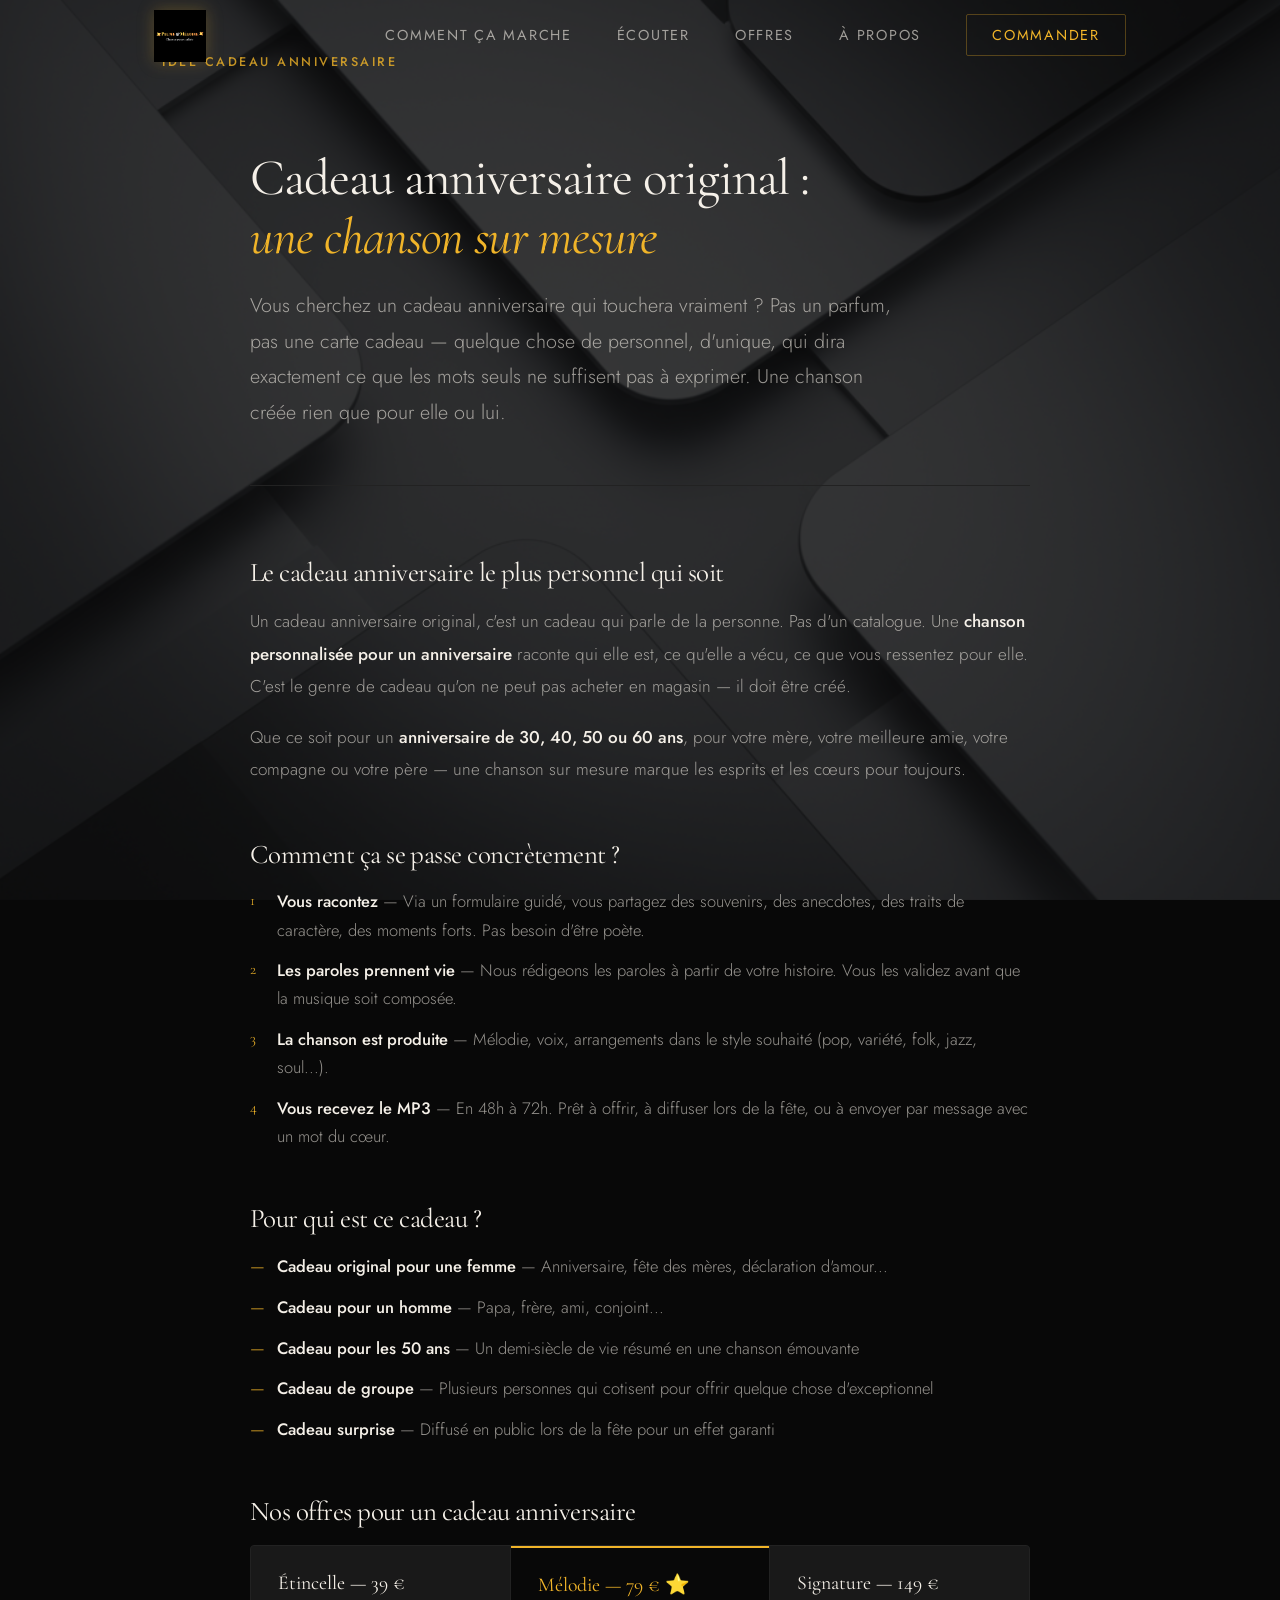
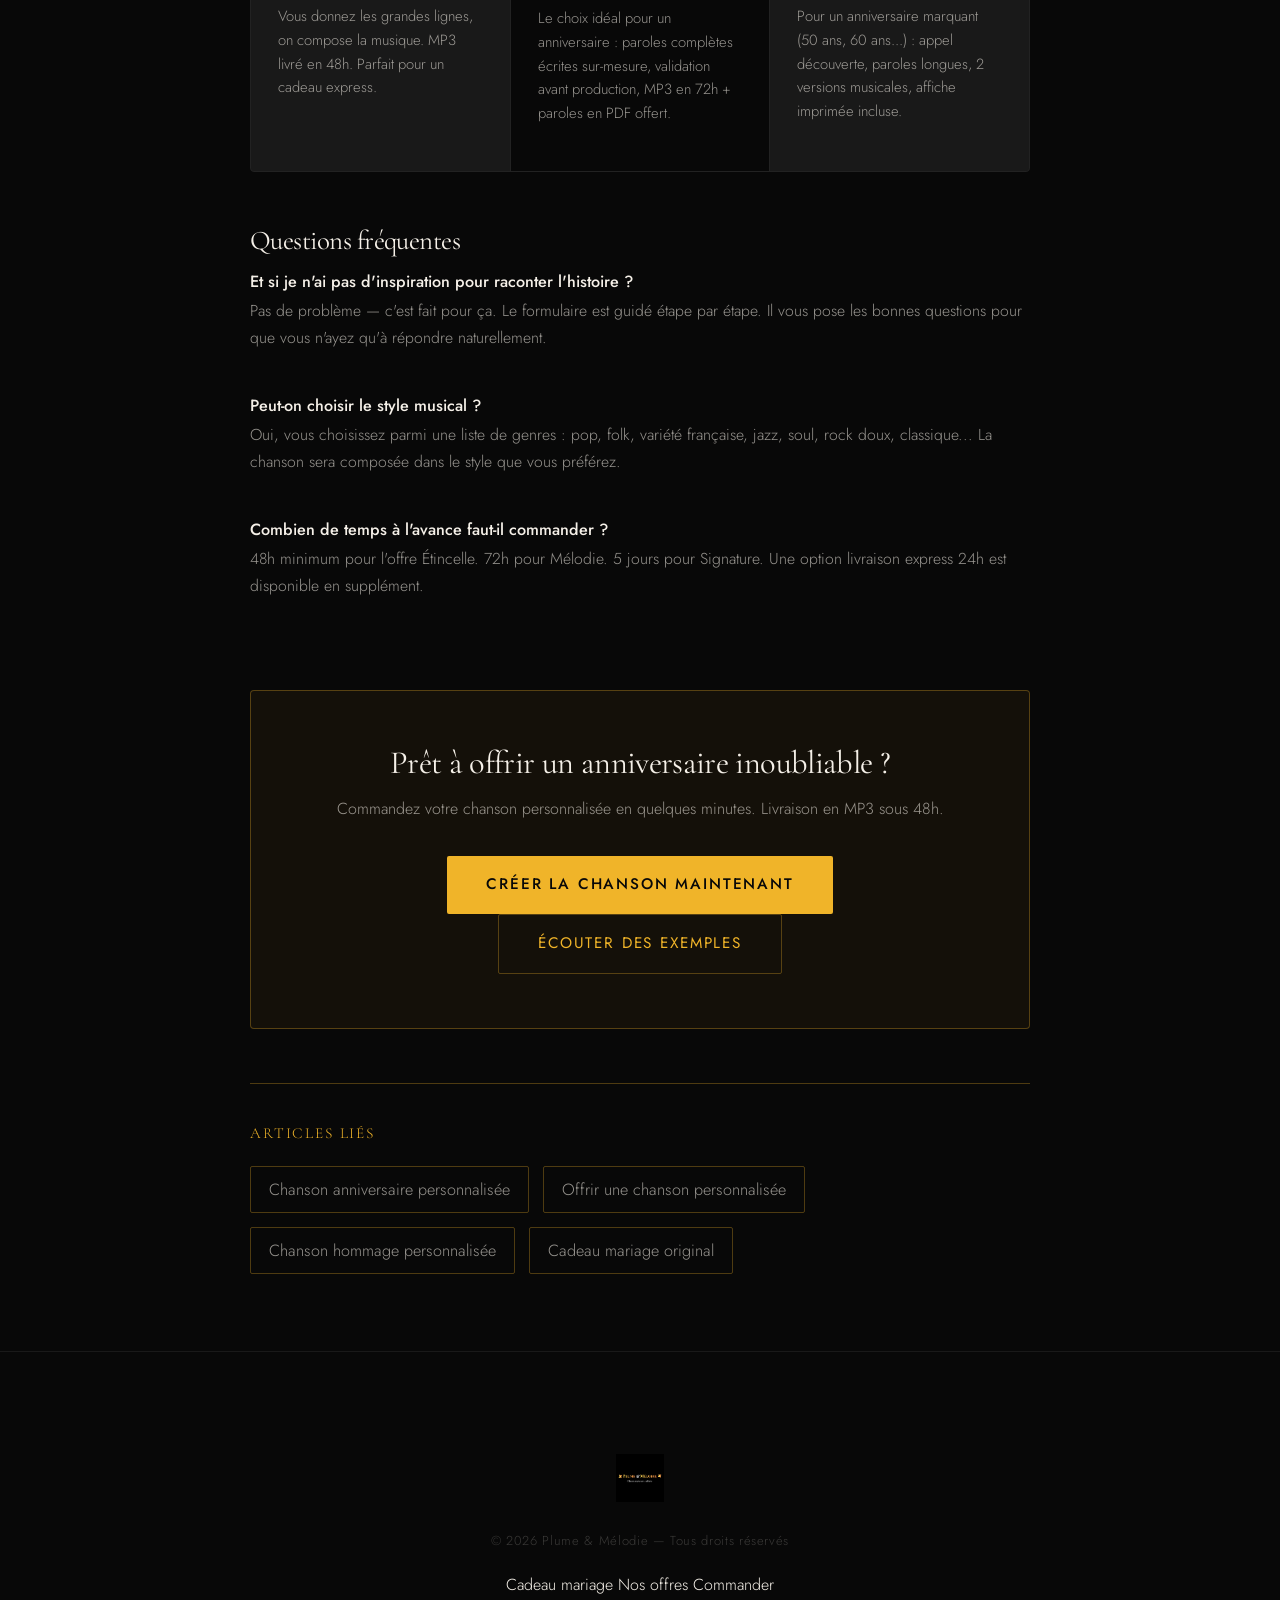
==== commit 78076810: "SEO : pages par occasion + maillage interne - Ajout de 5 pages dédiées : chanson-mariage, chanson-an" ====
--- a/cadeau-anniversaire.html
+++ b/cadeau-anniversaire.html
@@ -128,6 +128,16 @@
           <a href="index.html#ecouter" class="btn-outline">Écouter des exemples</a>
         </div>
 
+        <div class="seo-related">
+          <p class="seo-related-title">Articles liés</p>
+          <div class="seo-related-links">
+            <a href="chanson-anniversaire.html">Chanson anniversaire personnalisée</a>
+            <a href="offrir-chanson-personnalisee.html">Offrir une chanson personnalisée</a>
+            <a href="chanson-hommage.html">Chanson hommage personnalisée</a>
+            <a href="cadeau-mariage.html">Cadeau mariage original</a>
+          </div>
+        </div>
+
       </article>
     </div>
   </main>
--- a/style.css
+++ b/style.css
@@ -31,16 +31,24 @@
 
 /* ── Reset ─────────────────────────────────────────────── */
 *, *::before, *::after { box-sizing: border-box; margin: 0; padding: 0; }
-html { scroll-behavior: smooth; font-size: 16px; }
+html { scroll-behavior: smooth; font-size: 18px; }
 body {
   background: var(--black);
   color: var(--white);
   font-family: var(--sans);
+  font-size: 16px;
   font-weight: 300;
-  line-height: 1.7;
+  line-height: 1.8;
   -webkit-font-smoothing: antialiased;
   overflow-x: hidden;
 }
+
+/* ── Taille de texte minimale globale ───────────────────── */
+p, li, label, input, textarea, select, span, a {
+  font-size: 16px;
+}
+h3 { font-size: 20px; }
+h2 { font-size: 26px; }
 
 /* ── Background image pleine page (fixe) ───────────────── */
 body::before {
@@ -1456,4 +1464,19 @@
 .seo-cta-block h2 { font-family: var(--serif); font-size: 1.8rem; margin-bottom: 0.8rem; }
 .seo-cta-block p { color: var(--white-muted); margin-bottom: 1.8rem; }
 .seo-cta-block .btn-gold, .seo-cta-block .btn-outline { margin: 0 0.5rem; }
-@media (max-width: 700px) { .seo-offres { grid-template-columns: 1fr; } .seo-cta-block { padding: 2rem 1.5rem; } .seo-cta-block .btn-gold, .seo-cta-block .btn-outline { display: block; margin: 0.5rem 0; text-align: center; } }
+.seo-related { margin-top: 3rem; padding-top: 2rem; border-top: 1px solid var(--gold-border); }
+.seo-related-title { font-family: var(--serif); font-size: 0.85rem; letter-spacing: 0.12em; text-transform: uppercase; color: var(--gold); margin-bottom: 1rem; }
+.seo-related-links { display: flex; flex-wrap: wrap; gap: 0.75rem; }
+.seo-related-links a { display: inline-block; padding: 0.45rem 1rem; border: 1px solid var(--gold-border); border-radius: 2px; color: var(--white-muted); font-size: 0.9rem; text-decoration: none; transition: color 0.2s, border-color 0.2s; }
+.seo-related-links a:hover { color: var(--gold); border-color: var(--gold); }
+/* ── Occasions band (index.html) ─────────────────────────── */
+.occasions-band { background: rgba(8,8,8,0.6); }
+.occasions-grid { display: grid; grid-template-columns: repeat(4, 1fr); gap: 1.5rem; margin-top: 3rem; }
+.occasion-card { display: flex; flex-direction: column; align-items: flex-start; padding: 2rem 1.8rem; background: rgba(255,255,255,0.03); border: 1px solid var(--gold-border); border-radius: 4px; text-decoration: none; color: var(--white); transition: border-color 0.2s, background 0.2s; }
+.occasion-card:hover { border-color: var(--gold); background: rgba(240,180,41,0.06); }
+.occasion-icon { font-size: 1.8rem; color: var(--gold); margin-bottom: 1rem; line-height: 1; }
+.occasion-card h3 { font-family: var(--serif); font-size: 1.3rem; font-weight: 400; margin-bottom: 0.6rem; }
+.occasion-card p { font-size: 0.88rem; color: var(--white-muted); line-height: 1.6; flex-grow: 1; margin-bottom: 1.2rem; }
+.occasion-link { font-size: 0.82rem; letter-spacing: 0.08em; color: var(--gold); text-transform: uppercase; }
+@media (max-width: 900px) { .occasions-grid { grid-template-columns: repeat(2, 1fr); } }
+@media (max-width: 700px) { .seo-offres { grid-template-columns: 1fr; } .seo-cta-block { padding: 2rem 1.5rem; } .seo-cta-block .btn-gold, .seo-cta-block .btn-outline { display: block; margin: 0.5rem 0; text-align: center; } .seo-related-links { flex-direction: column; } .occasions-grid { grid-template-columns: 1fr; } }
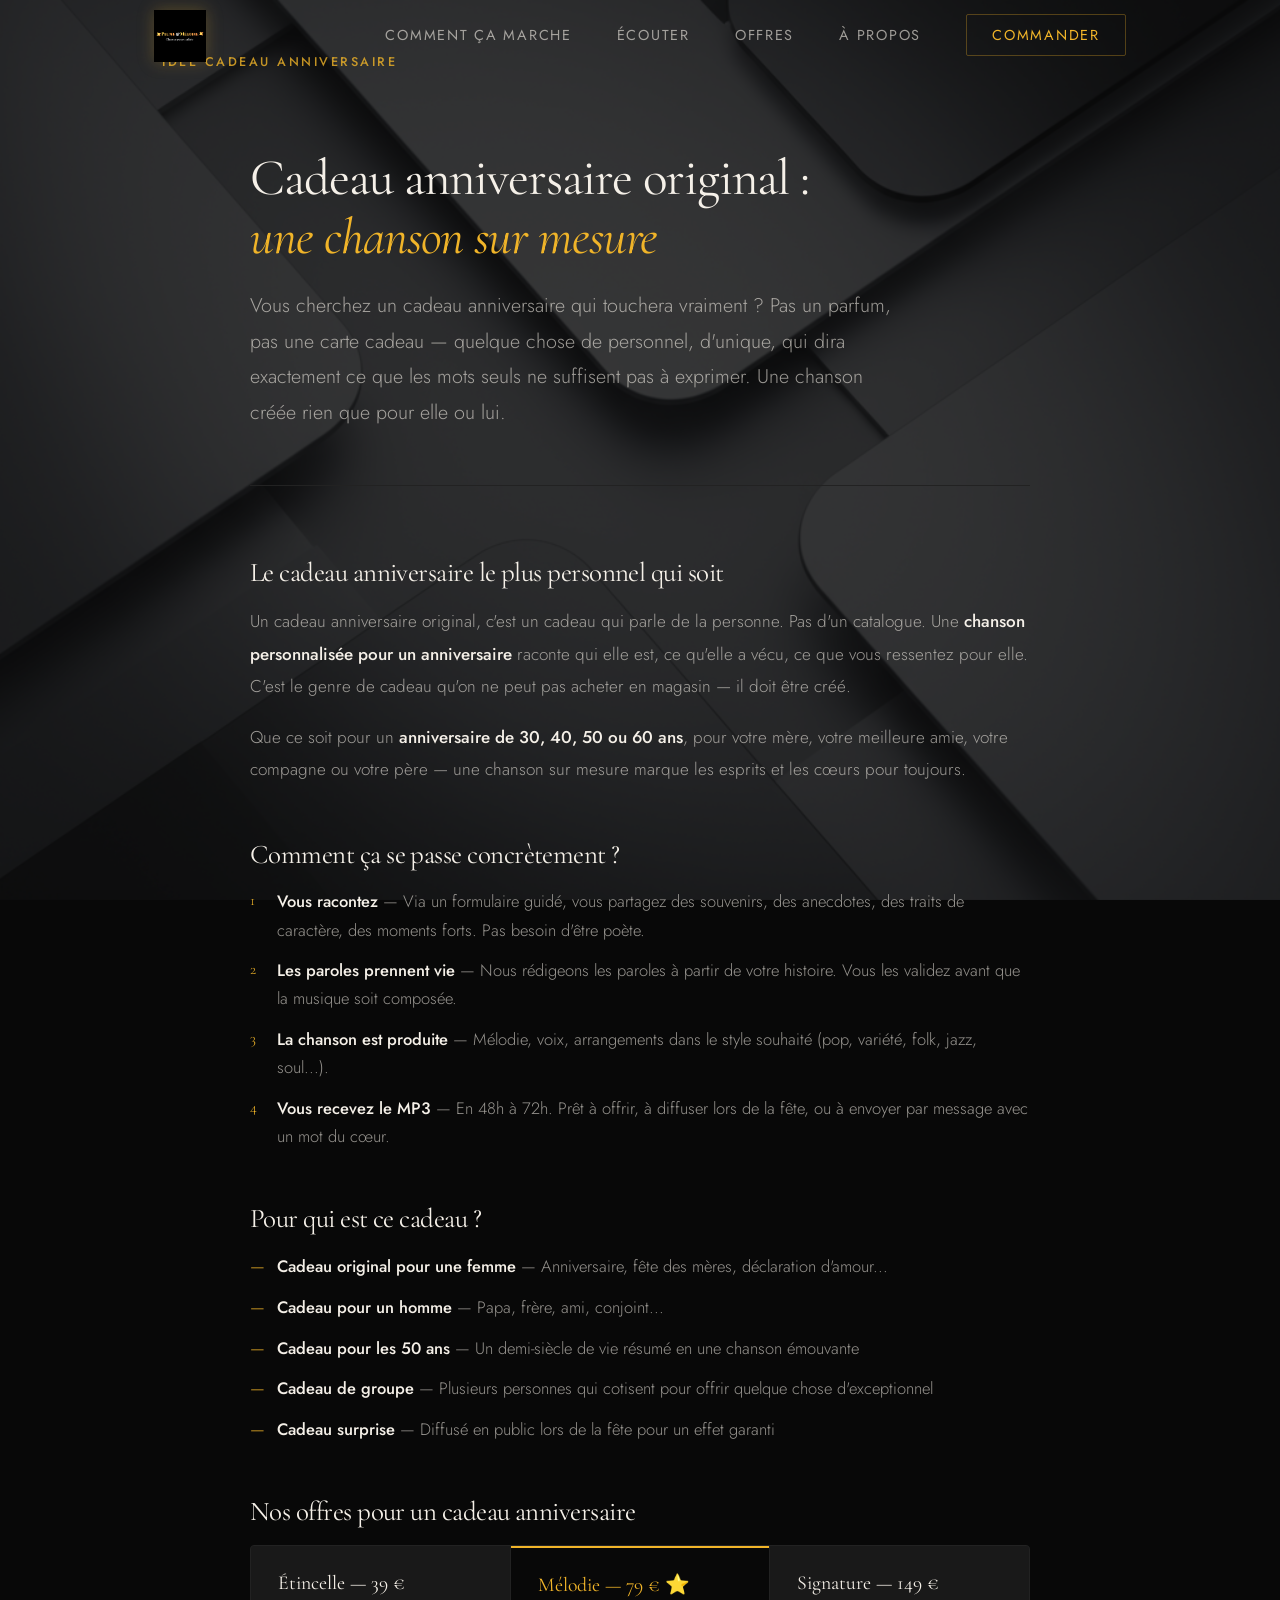
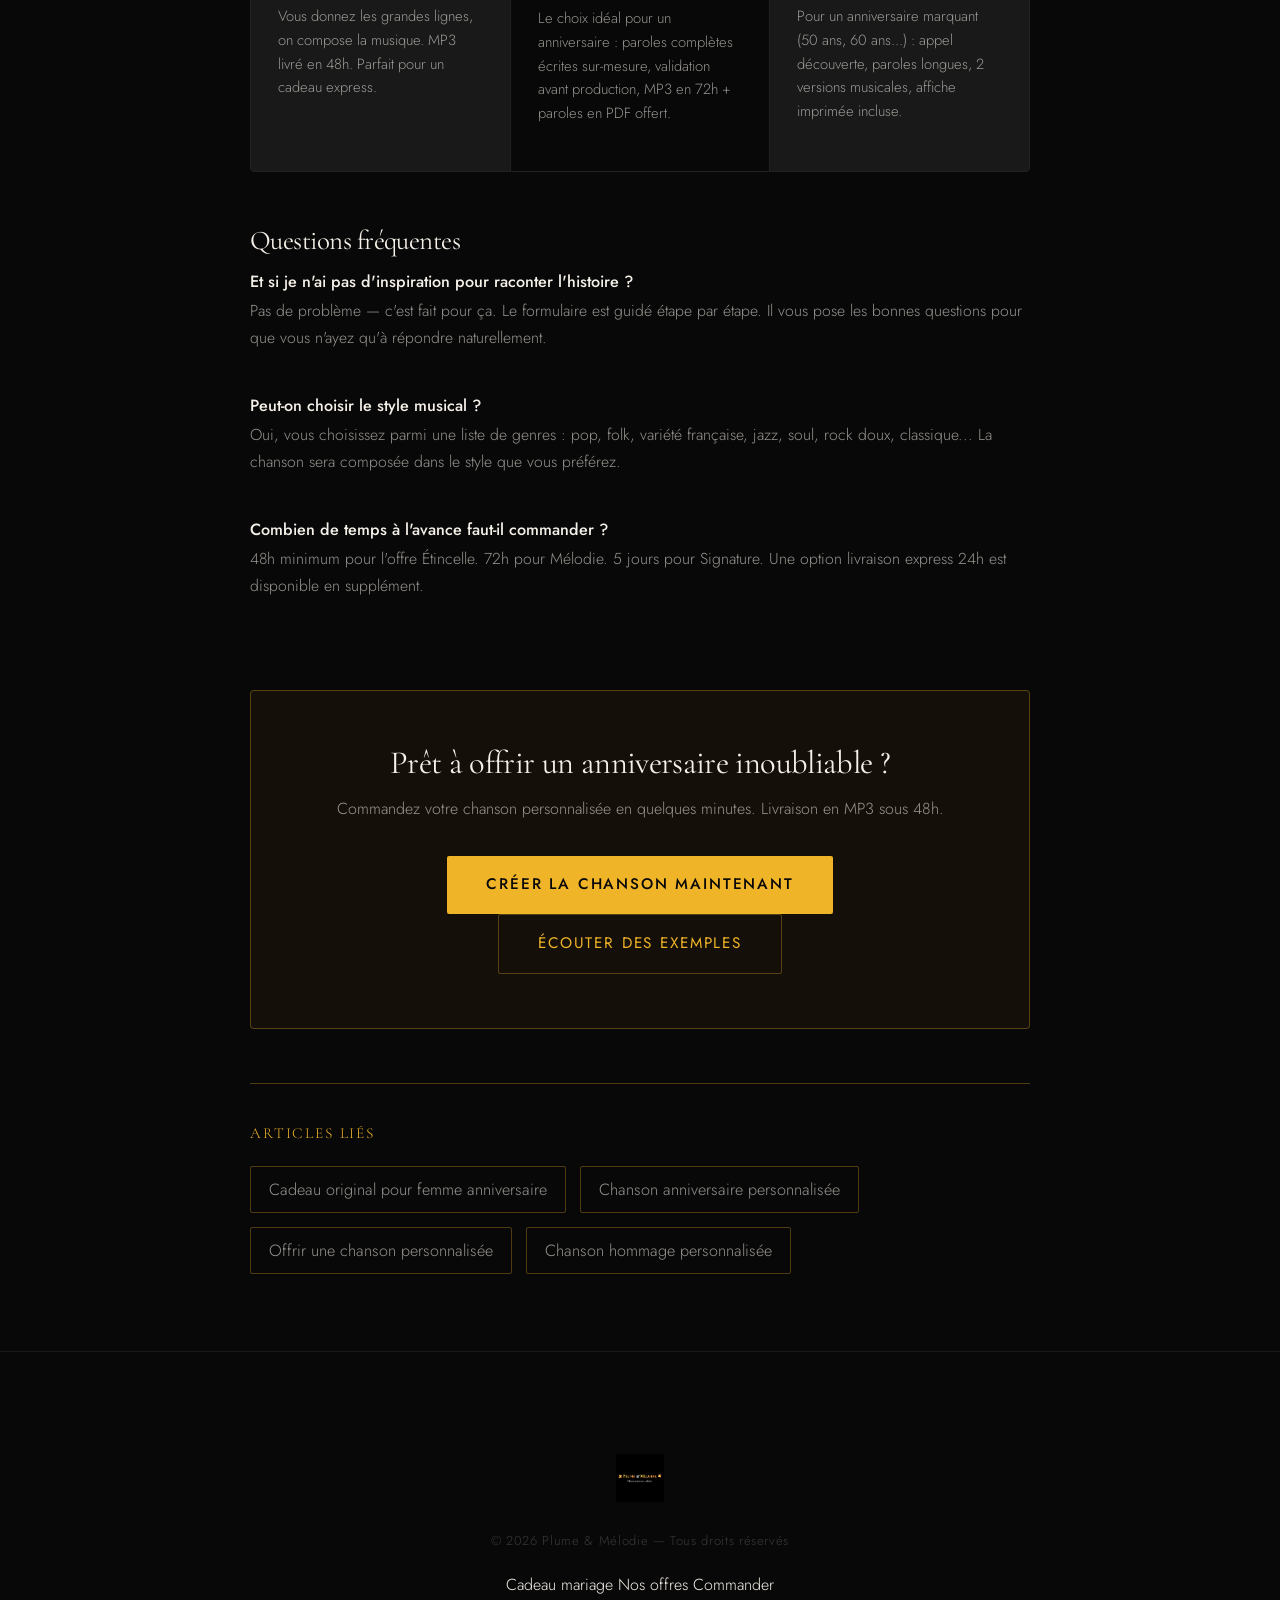
==== commit 6171e76a: "SEO : 2 articles blog ciblant invités mariage et cadeau femme - cadeau-mariage-chanson-personnalisee" ====
--- a/cadeau-anniversaire.html
+++ b/cadeau-anniversaire.html
@@ -131,10 +131,10 @@
         <div class="seo-related">
           <p class="seo-related-title">Articles liés</p>
           <div class="seo-related-links">
+            <a href="cadeau-anniversaire-chanson.html">Cadeau original pour femme anniversaire</a>
             <a href="chanson-anniversaire.html">Chanson anniversaire personnalisée</a>
             <a href="offrir-chanson-personnalisee.html">Offrir une chanson personnalisée</a>
             <a href="chanson-hommage.html">Chanson hommage personnalisée</a>
-            <a href="cadeau-mariage.html">Cadeau mariage original</a>
           </div>
         </div>
 
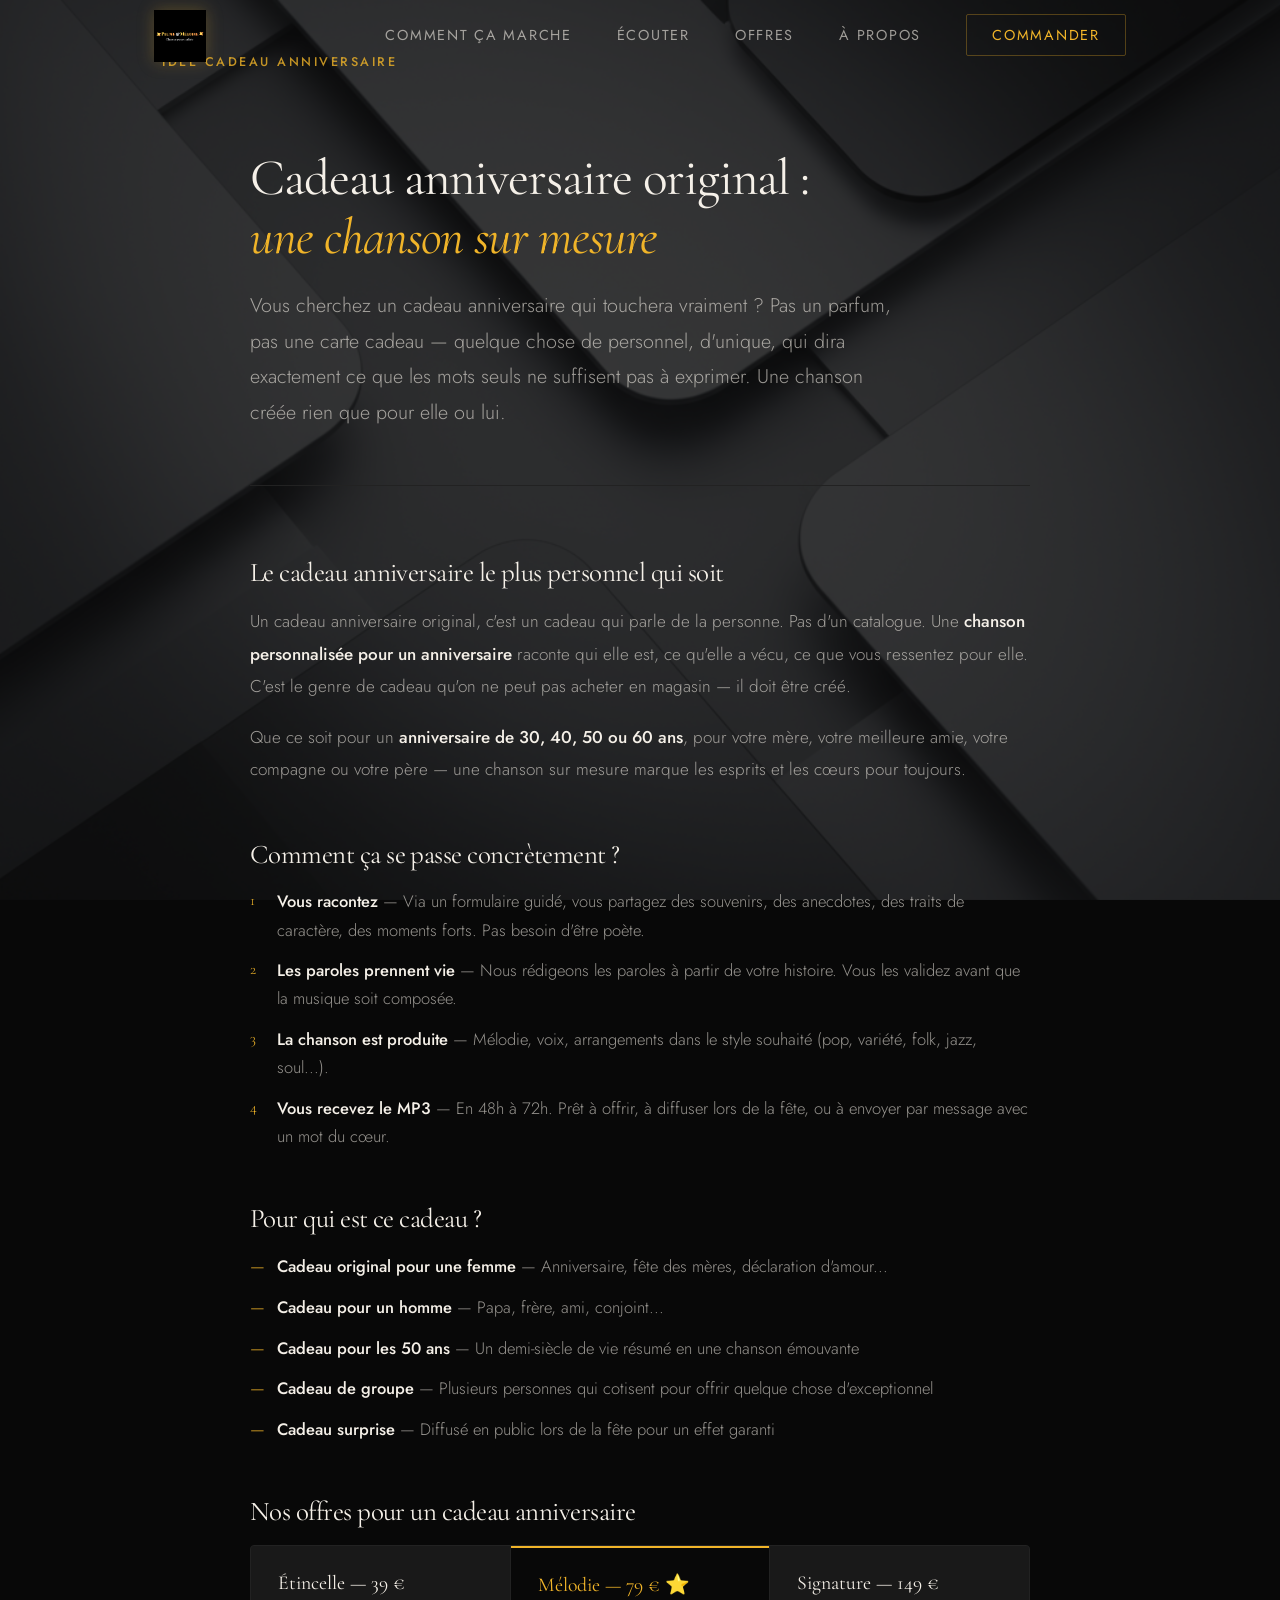
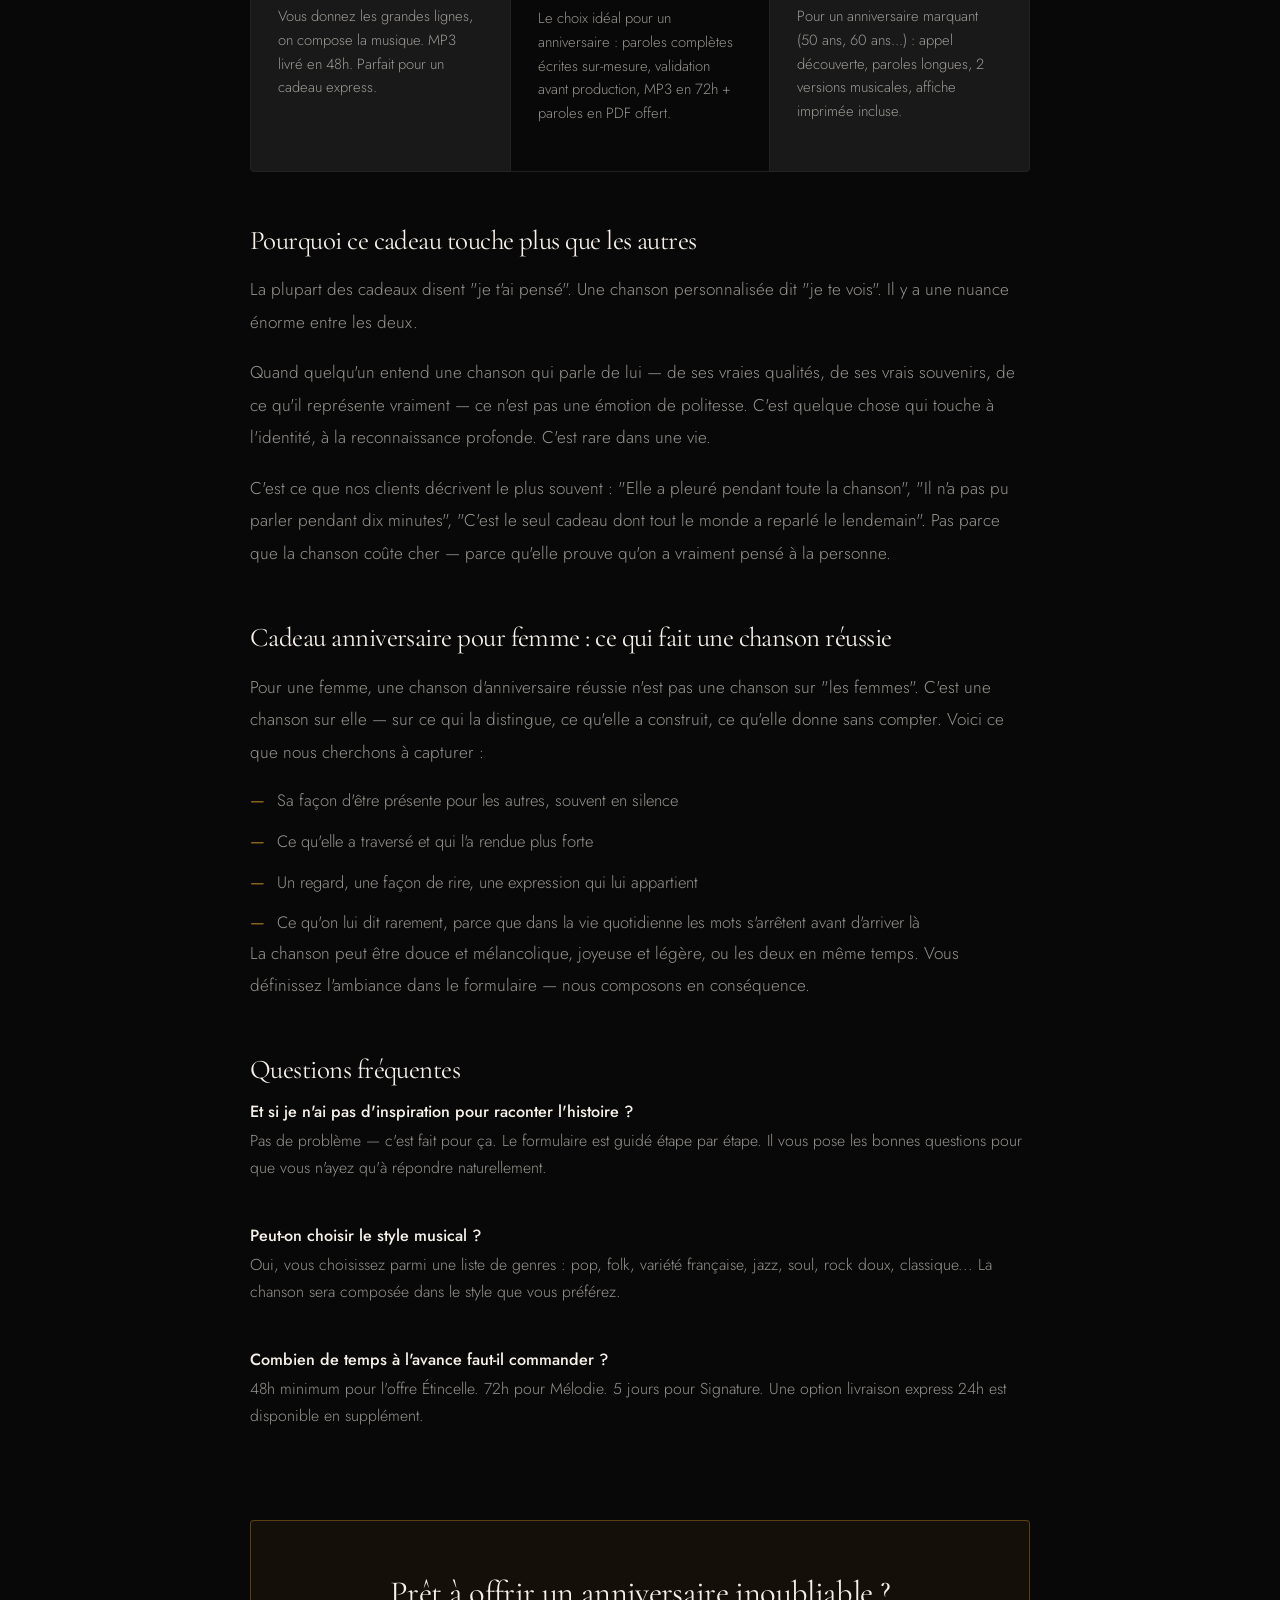
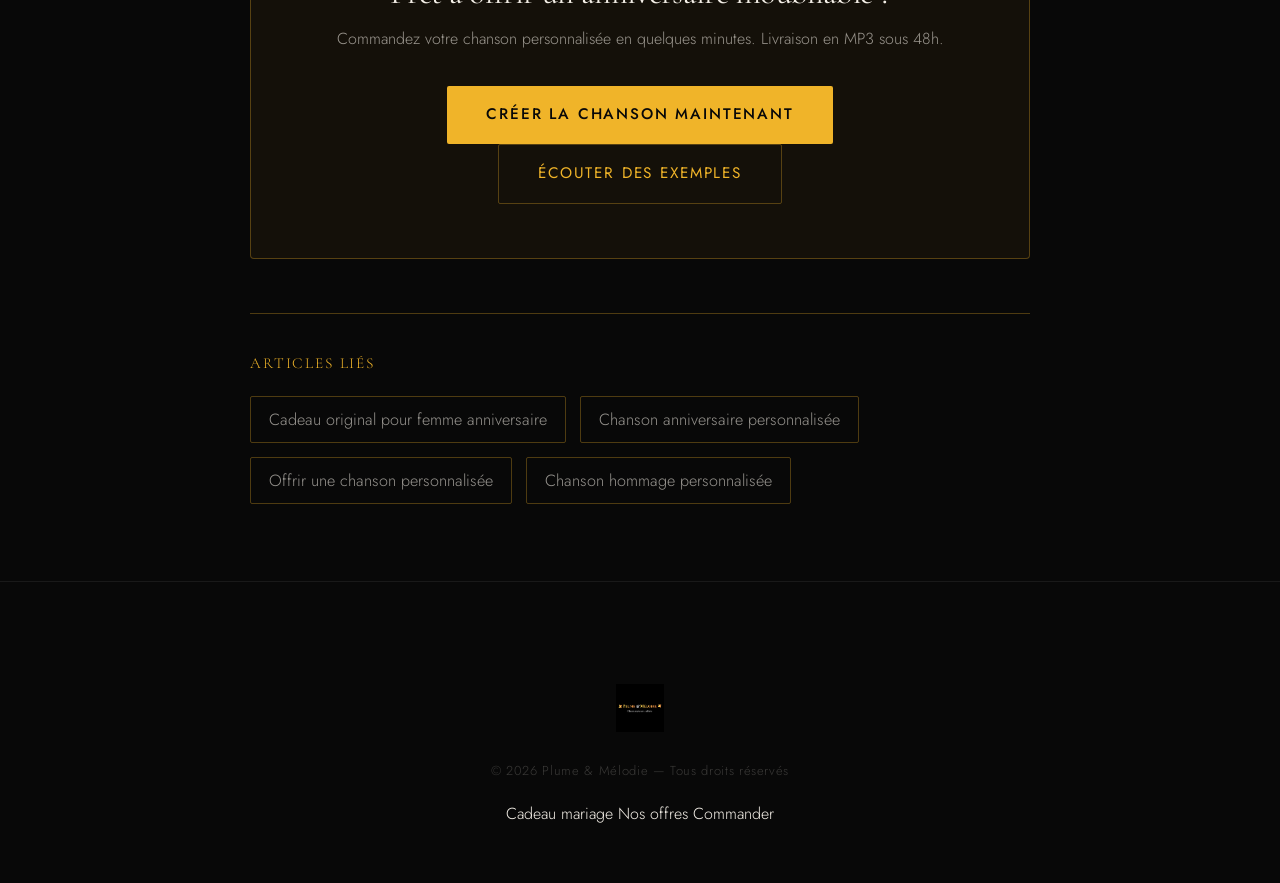
==== commit 41c141db: "SEO : contenu enrichi, blog structuré, liens internes homepage - Expansion de 7 pages à 700-1000 mot" ====
--- a/cadeau-anniversaire.html
+++ b/cadeau-anniversaire.html
@@ -104,6 +104,25 @@
         </section>
 
         <section class="seo-section">
+          <h2>Pourquoi ce cadeau touche plus que les autres</h2>
+          <p>La plupart des cadeaux disent "je t'ai pensé". Une chanson personnalisée dit "je te vois". Il y a une nuance énorme entre les deux.</p>
+          <p>Quand quelqu'un entend une chanson qui parle de lui — de ses vraies qualités, de ses vrais souvenirs, de ce qu'il représente vraiment — ce n'est pas une émotion de politesse. C'est quelque chose qui touche à l'identité, à la reconnaissance profonde. C'est rare dans une vie.</p>
+          <p>C'est ce que nos clients décrivent le plus souvent : "Elle a pleuré pendant toute la chanson", "Il n'a pas pu parler pendant dix minutes", "C'est le seul cadeau dont tout le monde a reparlé le lendemain". Pas parce que la chanson coûte cher — parce qu'elle prouve qu'on a vraiment pensé à la personne.</p>
+        </section>
+
+        <section class="seo-section">
+          <h2>Cadeau anniversaire pour femme : ce qui fait une chanson réussie</h2>
+          <p>Pour une femme, une chanson d'anniversaire réussie n'est pas une chanson sur "les femmes". C'est une chanson sur elle — sur ce qui la distingue, ce qu'elle a construit, ce qu'elle donne sans compter. Voici ce que nous cherchons à capturer :</p>
+          <ul class="seo-list">
+            <li>Sa façon d'être présente pour les autres, souvent en silence</li>
+            <li>Ce qu'elle a traversé et qui l'a rendue plus forte</li>
+            <li>Un regard, une façon de rire, une expression qui lui appartient</li>
+            <li>Ce qu'on lui dit rarement, parce que dans la vie quotidienne les mots s'arrêtent avant d'arriver là</li>
+          </ul>
+          <p>La chanson peut être douce et mélancolique, joyeuse et légère, ou les deux en même temps. Vous définissez l'ambiance dans le formulaire — nous composons en conséquence.</p>
+        </section>
+
+        <section class="seo-section">
           <h2>Questions fréquentes</h2>
           <div class="seo-faq">
             <div class="seo-faq-item">
--- a/style.css
+++ b/style.css
@@ -1480,3 +1480,24 @@
 .occasion-link { font-size: 0.82rem; letter-spacing: 0.08em; color: var(--gold); text-transform: uppercase; }
 @media (max-width: 900px) { .occasions-grid { grid-template-columns: repeat(2, 1fr); } }
 @media (max-width: 700px) { .seo-offres { grid-template-columns: 1fr; } .seo-cta-block { padding: 2rem 1.5rem; } .seo-cta-block .btn-gold, .seo-cta-block .btn-outline { display: block; margin: 0.5rem 0; text-align: center; } .seo-related-links { flex-direction: column; } .occasions-grid { grid-template-columns: 1fr; } }
+
+/* ── Blog band (index) & blog index page ─────────────────── */
+.blog-band { background: rgba(8,8,8,0.7); }
+.blog-index-grid { display: grid; grid-template-columns: repeat(3, 1fr); gap: 1.5rem; margin-top: 3rem; }
+.blog-index-card { display: flex; flex-direction: column; padding: 2rem 1.8rem; background: rgba(255,255,255,0.03); border: 1px solid var(--gold-border); border-radius: 4px; text-decoration: none; color: var(--white); transition: border-color 0.2s, background 0.2s; }
+.blog-index-card:hover { border-color: var(--gold); background: rgba(240,180,41,0.05); }
+.blog-index-tag { font-size: 0.75rem; letter-spacing: 0.1em; text-transform: uppercase; color: var(--gold); margin-bottom: 0.8rem; }
+.blog-index-card h3 { font-family: var(--serif); font-size: 1.2rem; font-weight: 400; margin-bottom: 0.6rem; line-height: 1.4; }
+.blog-index-card p { font-size: 0.88rem; color: var(--white-muted); line-height: 1.6; }
+/* Blog index page (blog.html) */
+.blog-category { margin-bottom: 3.5rem; }
+.blog-category-title { font-family: var(--serif); font-size: 1.5rem; font-weight: 300; color: var(--gold); border-bottom: 1px solid var(--gold-border); padding-bottom: 0.8rem; margin-bottom: 1.8rem; }
+.blog-grid { display: grid; grid-template-columns: repeat(3, 1fr); gap: 1.5rem; }
+.blog-card { display: flex; flex-direction: column; padding: 2rem 1.8rem; background: rgba(255,255,255,0.03); border: 1px solid var(--gold-border); border-radius: 4px; text-decoration: none; color: var(--white); transition: border-color 0.2s, background 0.2s; }
+.blog-card:hover { border-color: var(--gold); background: rgba(240,180,41,0.05); }
+.blog-card-tag { font-size: 0.75rem; letter-spacing: 0.1em; text-transform: uppercase; color: var(--gold); margin-bottom: 0.8rem; }
+.blog-card h3 { font-family: var(--serif); font-size: 1.15rem; font-weight: 400; margin-bottom: 0.6rem; line-height: 1.4; }
+.blog-card p { font-size: 0.88rem; color: var(--white-muted); line-height: 1.6; flex-grow: 1; margin-bottom: 1.2rem; }
+.blog-card-link { font-size: 0.82rem; color: var(--gold); letter-spacing: 0.05em; }
+@media (max-width: 900px) { .blog-index-grid, .blog-grid { grid-template-columns: repeat(2, 1fr); } }
+@media (max-width: 600px) { .blog-index-grid, .blog-grid { grid-template-columns: 1fr; } }
